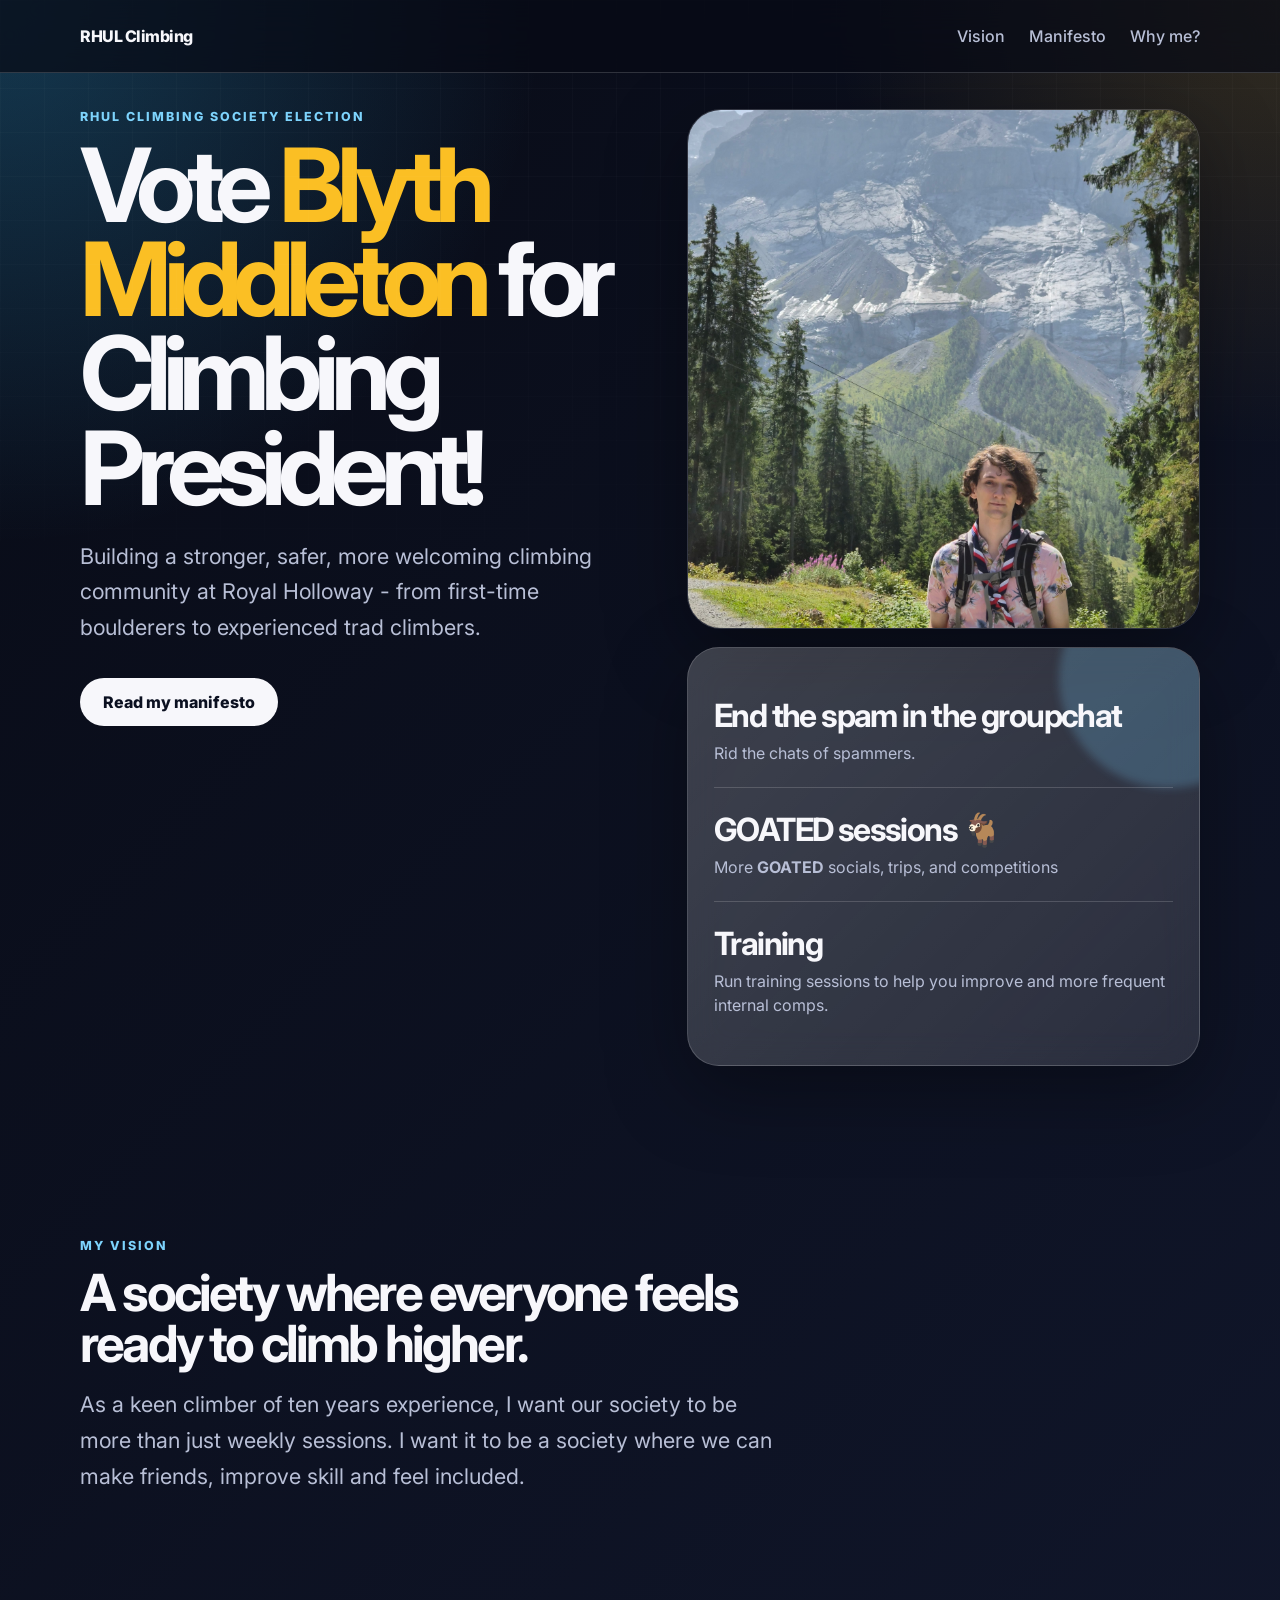
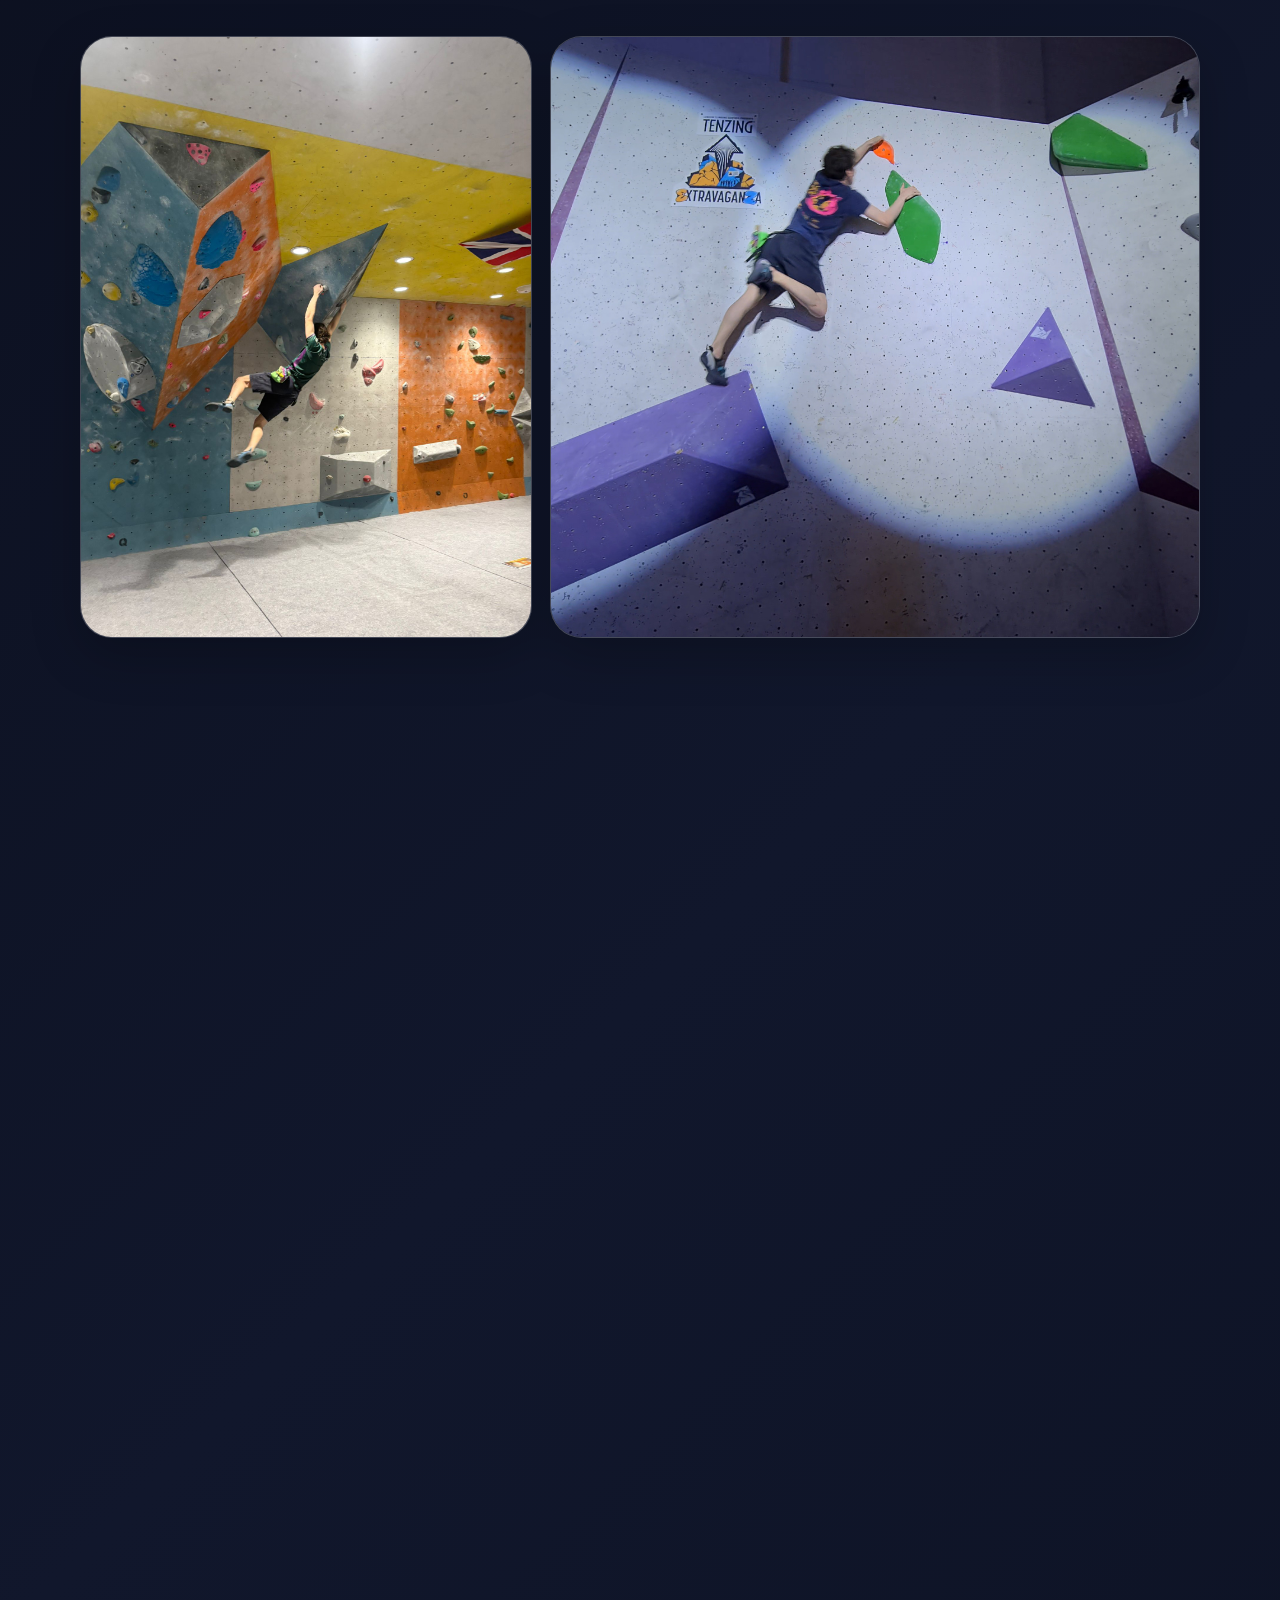
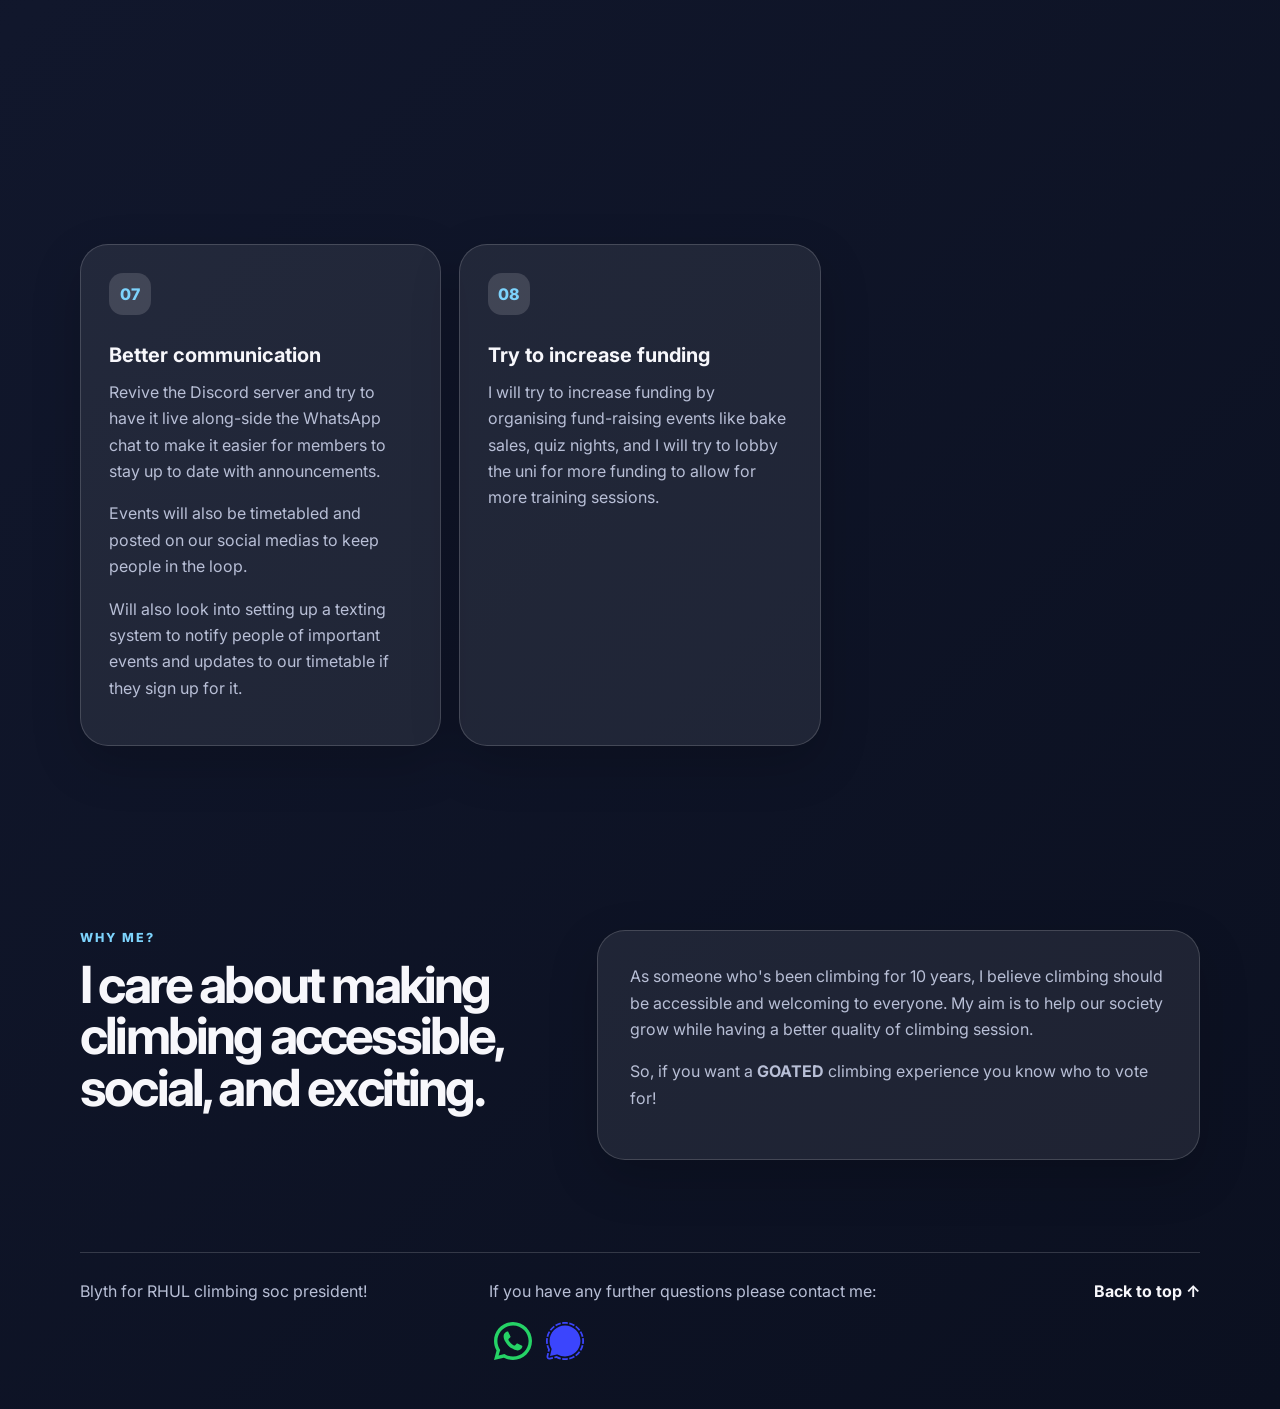
==== index.html @ c2b08fa1 "changed to png" ====
<!DOCTYPE html>
<html lang="en">
<head>
  <meta charset="UTF-8" />
  <meta name="viewport" content="width=device-width, initial-scale=1.0" />
  <title>Vote Blyth Middleton | RHUL Climbing President</title>
  <link rel="preconnect" href="https://fonts.googleapis.com">
  <link rel="preconnect" href="https://fonts.gstatic.com" crossorigin>
  <link href="https://fonts.googleapis.com/css2?family=Inter:wght@400;500;700;800&display=swap" rel="stylesheet">
  <link rel="stylesheet" href="css/styles.css" />
  <link rel="shortcut icon" href="favicon.svg" type="image/svg">

  <meta property="og:type" content="website">
  <meta property="og:title" content="Vote Blyth Middleton for RHUL Climbing President"/>
  <meta property="og:description" content="My manifesto for building a GOATED climbing soc."/>
  <meta property="og:url" content="https://vote.blyth.middleton.uk.net"/>
  <meta property="og:image"content="https://vote.blyth.middleton.uk.net/img/manifesto_poster-2.png"/>
  <meta property="og:image:type" content="image/png"/>
    <meta property="og:image:width" content="775" />
    <meta property="og:image:height" content="1096" />



<!--  <meta property="og:title" content="Vote Blyth Middleton for RHUL Climbing President" />-->
<!--  <meta property="og:description" content="My manifesto for building a stronger, safer, more welcoming RHUL Climbing community." />-->

<!--  <meta property="og:image" content="https://vote.blyth.middleton.uk.net/img/blyth_manifesto_link_preview_1200x630.jpg" />-->
<!--  <meta property="og:image:secure_url" content="https://vote.blyth.middleton.uk.net/img/manifesto_preview_1200x630.jpg" />-->
<!--  <meta property="og:image:type" content="image/svg" />-->


<!--  <meta property="og:url" content="https://vote.blyth.middleton.uk.net/" />-->
<!--  <meta property="og:type" content="website" />-->

<!--  <meta name="twitter:card" content="summary_large_image" />-->
<!--  <meta name="twitter:title" content="Vote Blyth Middleton for RHUL Climbing President" />-->
<!--  <meta name="twitter:description" content="My manifesto for RHUL Climbing Society President." />-->
<!--  <meta name="twitter:image" content="https://vote.blyth.middleton.uk.net/img/manifesto_poster-2.png" />-->
</head>
<body>
<header class="site-header">
  <nav class="nav">
    <a href="#top" class="logo">RHUL Climbing</a>
    <button class="menu-toggle" aria-label="Toggle menu">☰</button>
    <div class="nav-links">
      <a href="#vision">Vision</a>
      <a href="#manifesto">Manifesto</a>
      <a href="#why-me">Why me?</a>
      <a class="vote" href="#vote">Vote</a>
    </div>
  </nav>
</header>

<main id="top">
  <section class="hero">
    <div class="hero-content">
      <p class="eyebrow">RHUL Climbing Society Election</p>
      <h1>Vote <span>Blyth Middleton</span> for Climbing President!</h1>
      <p class="hero-text">
        Building a stronger, safer, more welcoming climbing community at
        Royal Holloway - from first-time boulderers to experienced trad climbers.
      </p>

      <div class="hero-actions">
        <a href="#manifesto" class="button primary">Read my manifesto</a>
        <a href="#vote" class="button secondary vote">Voting info</a>
      </div>
    </div>

    <div class="hero-media" aria-label="Blyth in the mountains">
      <img
        src="img/20250814_112400.png"
        alt="Blyth sitting in front of a mountain landscape"
        class="hero-photo"
      />
      <div class="hero-card hero-card-floating" aria-label="Campaign highlights">
        <div class="card-stat">
          <strong>End the spam in the groupchat</strong>
          <span>Rid the chats of spammers.</span>
        </div>
        <div class="card-stat">
          <strong>GOATED sessions 🐐</strong>
          <span>More <b>GOATED</b> socials, trips, and competitions</span>
        </div>
        <div class="card-stat">
          <strong>Training</strong>
          <span>Run training sessions to help you improve and more frequent internal comps.</span>
        </div>
      </div>
    </div>
  </section>

  <section id="vision" class="section">
    <div class="section-heading">
      <p class="eyebrow">My vision</p>
      <h2>A society where everyone feels ready to climb higher.</h2>
    </div>
    <p class="lead">
      As a keen climber of ten years experience, I want our society to be more than just weekly
      sessions. I want it to be a society where we can make friends, improve skill and feel included.
    </p>
  </section>

  <section class="section photo-feature" aria-label="Campaign climbing photos">
    <figure class="feature-image feature-image-large">
      <img
        src="img/IMG-20260325-WA0040.jpg"
        alt="Blyth climbing on an indoor bouldering wall at varsity competitions"
      />
    </figure>
    <figure class="feature-image feature-image-wide">
      <img
        src="img/20240512_195455.jpg"
        alt="Blyth making a dynamic move on a competition-style boulder problem"
      />
    </figure>
  </section>

  <section id="manifesto" class="section manifesto-grid">

    <article class="manifesto-card">
      <span class="number">01</span>
      <h3>More <b>GOATED</b> trips, socials and events</h3>
      <p>
        More <b>GOATED</b> socials, trips and events including internal competitions as well
        as trying some inter-soc and possibly inter-uni events.
      </p>
      <p>
        <b>GOATED</b> trips would include going to new climbing walls more often like Vauxwall,
        WhiteSpider and WestWay to name a few; to introduce variety and help us climb up the v grades.
      </p>
      <p>
        Some more activities could include parties, games nights, and possibly some non-climbing
        related outings - as well as any other activities we as a community vote for.
      </p>
    </article>

    <article class="manifesto-card">

      <span class="number">02</span>
      <h3>Remove spam in the group chat</h3>
      <p>
        I will create my own AI powered moderation bot that will scan messages from new members
        of the group-chat to verify they are not a spammer.
      </p>
      <p>
        For privacy the bot will be run either locally or via an api to a paid for service which
        doesn't use the messages for training.
      </p>
      <p class="smaller-note">
        Will most likely be local, just depends on whether I can make sure its uptime is consistent.
      </p>
    </article>


    <article class="manifesto-card">
      <span class="number">03</span>
      <h3>Training to prepare for competitions</h3>
      <p>
        Run training sessions to help us climb the ranks in competitions.
      </p>
      <p>
        I will get training qualifications over the summer holiday to
        allow me to provide the group with training sessions. I will look to see if it would be
        financially feasible to hire someone outside the club to help our more experienced climbers
        excel.
      </p>
    </article>

    <article class="manifesto-card">
      <span class="number">04</span>
      <h3>Welcome new members</h3>
      <p>
        Have beginner targeted sessions with more leaflets around campus to advertise.
      </p>
      <p>
        Also introduce termly membership to make the group accessible to people want to join later
        in the year.
      </p>

    </article>

    <article class="manifesto-card">
      <span class="number">05</span>
      <h3>Run extra sessions on weekends</h3>
      <p>
        Run extra bouldering sessions on weekends for signed-off members, giving people more chances
        to climb and train around their timetable.
      </p>
    </article>

    <article class="manifesto-card">
      <span class="number">06</span>
      <h3>Build on the community</h3>
      <p>
        Build an inclusive community where everyone feels welcome and introduce fun traditions, which
        we as a community can come up with using a poll.
      </p>
      <p>
        Make the society more community led with polls to help decide on activities and future events.
      </p>
    </article>

    <article class="manifesto-card">
      <span class="number">07</span>
      <h3>Better communication</h3>
      <p>
        Revive the Discord server and try to have it live along-side the WhatsApp chat to make it
        easier for members to stay up to date with announcements.
      </p>
      <p>
    </p>
      <p>
        Events will also be timetabled and posted on our social medias to keep people in the loop.
      </p>

      <p>
        Will also look into setting up a texting system to notify people of important events and
        updates to our timetable if they sign up for it.
      </p>
    </article>

    <article class="manifesto-card">
      <span class="number">08</span>
      <h3>Try to increase funding</h3>
      <p>
        I will try to increase funding by organising fund-raising events like bake sales, quiz
        nights, and I will try to lobby the uni for more funding to allow for more training sessions.
      </p>

    </article>

  </section>

  <section id="why-me" class="section split">
    <div>
      <p class="eyebrow">Why me?</p>
      <h2>I care about making climbing accessible, social, and exciting.</h2>
    </div>
    <div class="text-panel">
      <p>
        As someone who's been climbing for 10 years, I believe climbing should be accessible and
        welcoming to everyone.  My aim is to help our society grow while having a better quality
        of climbing session.
      </p>
      <p>
        So, if you want a <b>GOATED</b> climbing experience you know who to vote for!
      </p>
    </div>
  </section>

  <section id="vote" class="vote-section vote">
    <p class="eyebrow">Voting</p>
    <h2>Ready to vote?</h2>
    <p>
      Once elections open you can go to the SU website to vote for me, or click on the button
      below to take you there.
    </p>

    <button id="voteButton" class="button vote-button" disabled>
      Voting link coming soon
    </button>

    <p class="small-note"></p>
  </section>
</main>

<footer class="footer">
  <p>Blyth for RHUL climbing soc president!</p>
  <div class="contact">
    <p>If you have any further questions please contact me:</p>
    <div class="social-links">
      <a aria-label="Chat on WhatsApp" href="https://wa.me/qr/CNUPQ5U5GO3KL1">
        <img alt="Chat on WhatsApp" src="img/Digital_Glyph_Green_RGB_2026.svg" />
      </a>
      <a aria-label="Chat on Signal" href="https://signal.me/#eu/0PR98zPxEWRHaJGYDog3yzlkRdIHcmWiJZRjUalomWbMGij2gL1B_4OnBmhlZ_eo">
        <img alt="Chat on Signal" src="img/Signal-Logo-Ultramarine.svg"/>
      </a>
    </div>
  </div>


  <a href="#top">Back to top ↑</a>
</footer>

<script src="js/app.js"></script>
</body>
</html>
---- css/styles.css ----
:root {
  --background: #0b1020;
  --surface: rgba(255, 255, 255, 0.08);
  --surface-strong: rgba(255, 255, 255, 0.14);
  --text: #f7f7fb;
  --muted: #b8bfd6;
  --accent: #7dd3fc;
  --accent-strong: #38bdf8;
  --warm: #fbbf24;
  --border: rgba(255, 255, 255, 0.16);
  --shadow: 0 24px 80px rgba(0, 0, 0, 0.35);
}

* {
  box-sizing: border-box;
}

html {
  scroll-behavior: smooth;
}

body {
  margin: 0;
  font-family: "Inter", system-ui, -apple-system, BlinkMacSystemFont, "Segoe UI", sans-serif;
  color: var(--text);
  background:
    radial-gradient(circle at top left, rgba(56, 189, 248, 0.26), transparent 34rem),
    radial-gradient(circle at top right, rgba(251, 191, 36, 0.16), transparent 28rem),
    linear-gradient(135deg, #080b16 0%, #11172c 55%, #0b1020 100%);
  min-height: 100vh;
}

body::before {
  content: "";
  position: fixed;
  inset: 0;
  background-image:
    linear-gradient(rgba(255, 255, 255, 0.025) 1px, transparent 1px),
    linear-gradient(90deg, rgba(255, 255, 255, 0.025) 1px, transparent 1px);
  background-size: 44px 44px;
  pointer-events: none;
  mask-image: linear-gradient(to bottom, black, transparent 80%);
}

a {
  color: inherit;
  text-decoration: none;
}

.site-header {
  position: sticky;
  top: 0;
  z-index: 10;
  backdrop-filter: blur(18px);
  background: rgba(8, 11, 22, 0.72);
  border-bottom: 1px solid var(--border);
}

.nav {
  width: min(1120px, calc(100% - 32px));
  margin: 0 auto;
  min-height: 72px;
  display: flex;
  align-items: center;
  justify-content: space-between;
}

.logo {
  font-weight: 800;
  letter-spacing: -0.03em;
}

.nav-links {
  display: flex;
  gap: 24px;
  color: var(--muted);
  font-weight: 500;
}

.nav-links a:hover {
  color: var(--text);
}

.menu-toggle {
  display: none;
  border: 1px solid var(--border);
  background: var(--surface);
  color: var(--text);
  border-radius: 12px;
  padding: 8px 12px;
  font-size: 1.2rem;
}

main {
  width: min(1120px, calc(100% - 32px));
  margin: 0 auto;
}

.hero {
  min-height: calc(100vh - 72px);
  display: grid;
  grid-template-columns: minmax(0, 1.05fr) minmax(320px, 0.95fr);
  gap: 40px;
  align-items: start;
  padding: 36px 0 80px;
}

.eyebrow {
  color: var(--accent);
  text-transform: uppercase;
  letter-spacing: 0.16em;
  font-size: 0.78rem;
  font-weight: 800;
  margin: 0 0 14px;
}

h1,
h2,
h3,
p {
  margin-top: 0;
}

h1 {
  max-width: 760px;
  font-size: clamp(3rem, 8vw, 6.7rem);
  line-height: 0.92;
  letter-spacing: -0.08em;
  margin-bottom: 24px;
}

h1 span {
  color: var(--warm);
}



h2 {
  font-size: clamp(2rem, 4vw, 3.7rem);
  line-height: 1;
  letter-spacing: -0.055em;
  margin-bottom: 18px;
}

h3 {
  font-size: 1.25rem;
  margin-bottom: 12px;
}

.hero-text,
.lead {
  max-width: 700px;
  color: var(--muted);
  font-size: clamp(1.05rem, 2vw, 1.35rem);
  line-height: 1.65;
}

.hero-actions {
  display: flex;
  gap: 14px;
  flex-wrap: wrap;
  margin-top: 32px;
}

.button {
  display: inline-flex;
  align-items: center;
  justify-content: center;
  min-height: 48px;
  padding: 0 22px;
  border-radius: 999px;
  border: 1px solid var(--border);
  font-weight: 800;
  cursor: pointer;
  transition: transform 180ms ease, background 180ms ease, border-color 180ms ease;
}

.button:hover:not(:disabled) {
  transform: translateY(-2px);
}

.primary {
  background: var(--text);
  color: #0b1020;
}

.secondary {
  background: var(--surface);
  color: var(--text);
}

.hero-card {
  position: relative;
  padding: 26px;
  border: 1px solid var(--border);
  border-radius: 32px;
  background:
    linear-gradient(135deg, rgba(255, 255, 255, 0.14), rgba(255, 255, 255, 0.04)),
    var(--surface);
  box-shadow: var(--shadow);
  overflow: hidden;
}

.hero-card::before {
  content: "";
  position: absolute;
  width: 220px;
  height: 220px;
  background: rgba(125, 211, 252, 0.22);
  border-radius: 50%;
  top: -80px;
  right: -80px;
  filter: blur(4px);
}

.card-stat {
  position: relative;
  padding: 22px 0;
  border-bottom: 1px solid var(--border);
}

.card-stat:last-child {
  border-bottom: 0;
}

.card-stat strong {
  display: block;
  font-size: 2rem;
  letter-spacing: -0.05em;
  margin-bottom: 6px;
}

.card-stat span {
  color: var(--muted);
  line-height: 1.5;
}

.section {
  padding: 92px 0;
}

.section-heading {
  max-width: 780px;
}

.manifesto-grid {
  display: grid;
  grid-template-columns: repeat(3, 1fr);
  gap: 18px;
}

.manifesto-card,
.text-panel,
.vote-section {
  border: 1px solid var(--border);
  border-radius: 28px;
  background: var(--surface);
  box-shadow: 0 18px 50px rgba(0, 0, 0, 0.18);
}

.manifesto-card {
  padding: 28px;
  min-height: 250px;
}

.number {
  display: inline-flex;
  align-items: center;
  justify-content: center;
  width: 42px;
  height: 42px;
  margin-bottom: 28px;
  border-radius: 14px;
  background: var(--surface-strong);
  color: var(--accent);
  font-weight: 800;
}

.manifesto-card p,
.text-panel p,
.vote-section p {
  color: var(--muted);
  line-height: 1.65;
}

.vote {
  display: none;
  visibility: hidden;
}

.split {
  display: grid;
  grid-template-columns: 0.9fr 1.1fr;
  gap: 24px;
  align-items: start;
}

.text-panel {
  padding: 32px;
}

.vote-section {
  margin: 64px 0 96px;
  padding: 56px 32px;
  text-align: center;
  background:
    radial-gradient(circle at top, rgba(125, 211, 252, 0.18), transparent 24rem),
    var(--surface);
}

.vote-section p {
  max-width: 620px;
  margin-left: auto;
  margin-right: auto;
}

.vote-button {
  margin-top: 22px;
  background: var(--accent-strong);
  color: #07101c;
  border: 0;
}

.vote-button:disabled {
  cursor: not-allowed;
  opacity: 0.55;
  filter: grayscale(0.35);
}

.small-note {
  margin-top: 18px;
  font-size: 0.9rem;
}

.smaller-note {
  margin-top: 16px;
  font-size: 0.7rem;
}

code {
  background: rgba(255, 255, 255, 0.1);
  padding: 0.15rem 0.35rem;
  border-radius: 0.35rem;
  color: var(--text);
}

.footer {
  width: min(1120px, calc(100% - 32px));
  margin: 0 auto;
  padding: 28px 0 40px;
  border-top: 1px solid var(--border);
  color: var(--muted);
  display: flex;
  justify-content: space-between;
  gap: 16px;
}

.footer a {
  color: var(--text);
  font-weight: 700;
}

.reveal {
  opacity: 0;
  transform: translateY(18px);
  transition: opacity 600ms ease, transform 600ms ease;
}

.reveal.visible {
  opacity: 1;
  transform: translateY(0);
}

@media (max-width: 860px) {
  .menu-toggle {
    display: inline-flex;
  }

  .nav-links {
    position: absolute;
    top: 72px;
    left: 16px;
    right: 16px;
    display: none;
    flex-direction: column;
    padding: 18px;
    border: 1px solid var(--border);
    border-radius: 20px;
    background: rgba(8, 11, 22, 0.96);
  }

  .nav-links.open {
    display: flex;
  }

  .hero,
  .split {
    grid-template-columns: 1fr;
  }

  .hero {
    min-height: auto;
    padding: 64px 0 40px;
  }

  .manifesto-grid {
    grid-template-columns: 1fr;
  }

  .section {
    padding: 64px 0;
  }

  .footer {
    flex-direction: column;
  }
}


/* Campaign photography */
.hero-media {
  display: flex;
  flex-direction: column;
  gap: 18px;
}

.hero-photo {
  width: 100%;
  height: 620px;
  object-fit: cover;
  object-position: center;
  display: block;
  border: 1px solid var(--border);
  border-radius: 34px;
  box-shadow: var(--shadow);
}

.hero-card-floating {
  position: relative;
  left: auto;
  right: auto;
  bottom: auto;
  backdrop-filter: blur(18px);
}

.photo-feature {
  display: grid;
  grid-template-columns: minmax(0, 0.82fr) minmax(0, 1.18fr);
  gap: 18px;
  align-items: stretch;
  padding-top: 28px;
}

.feature-image {
  position: relative;
  min-height: 430px;
  margin: 0;
  overflow: hidden;
  border: 1px solid var(--border);
  border-radius: 32px;
  background: var(--surface);
  box-shadow: 0 18px 50px rgba(0, 0, 0, 0.22);
}

.feature-image img {
  width: 100%;
  height: 100%;
  min-height: inherit;
  object-fit: cover;
  display: block;
  transform: scale(1.01);
}

.feature-image-large img {
  object-position: 50% 45%;
}

.feature-image-wide img {
  object-position: 45% 45%;
}

.feature-image figcaption {
  position: absolute;
  left: 18px;
  right: 18px;
  bottom: 18px;
  padding: 14px 16px;
  border: 1px solid var(--border);
  border-radius: 18px;
  background: rgba(8, 11, 22, 0.72);
  backdrop-filter: blur(14px);
  color: var(--text);
  font-weight: 800;
  line-height: 1.35;
}

@media (max-width: 860px) {
  .hero-photo {
    height: min(92vw, 640px);
  }

  .photo-feature {
    grid-template-columns: 1fr;
  }

  .feature-image {
    min-height: 360px;
  }
}

.hero-photo {
  width: 100%;
  height: 520px;
  object-fit: cover;
  object-position: bottom center;
}

.contact {
}

.social-links img {
  width: 10%;
  padding: 5px;

}
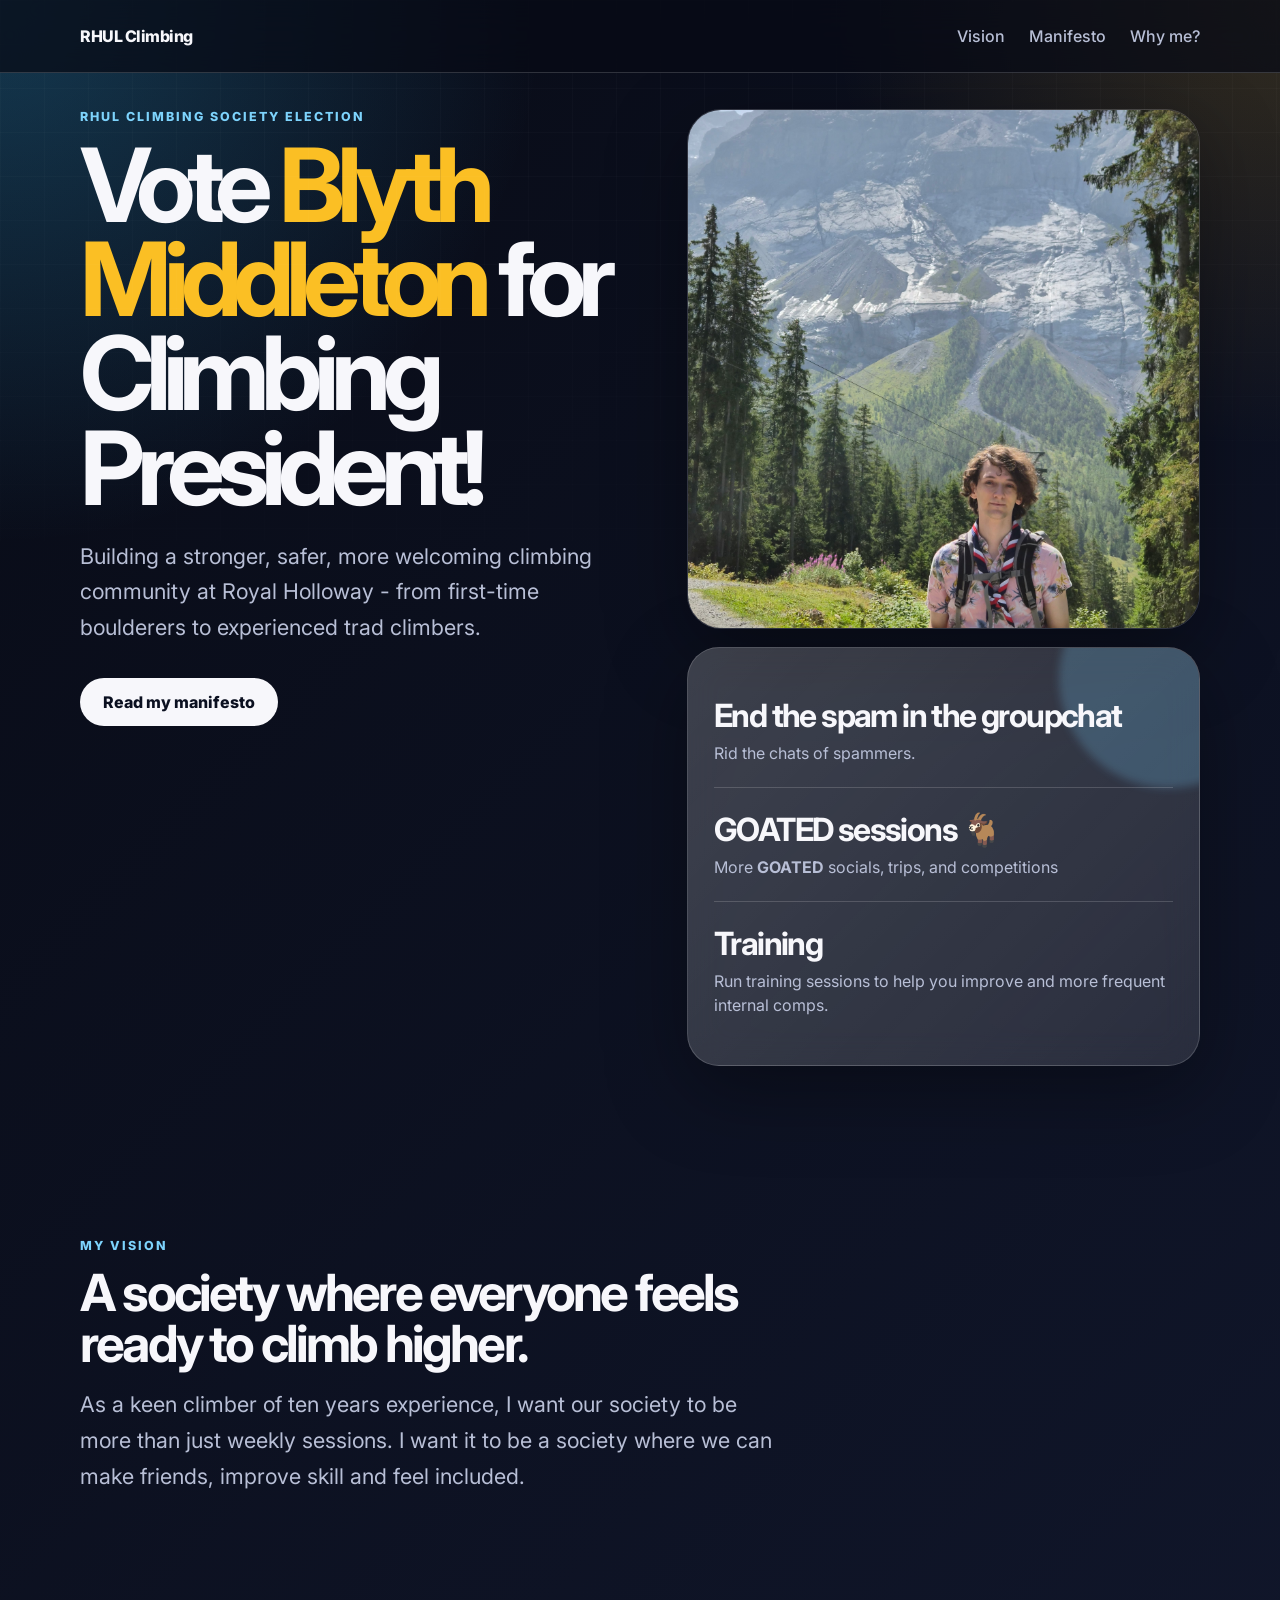
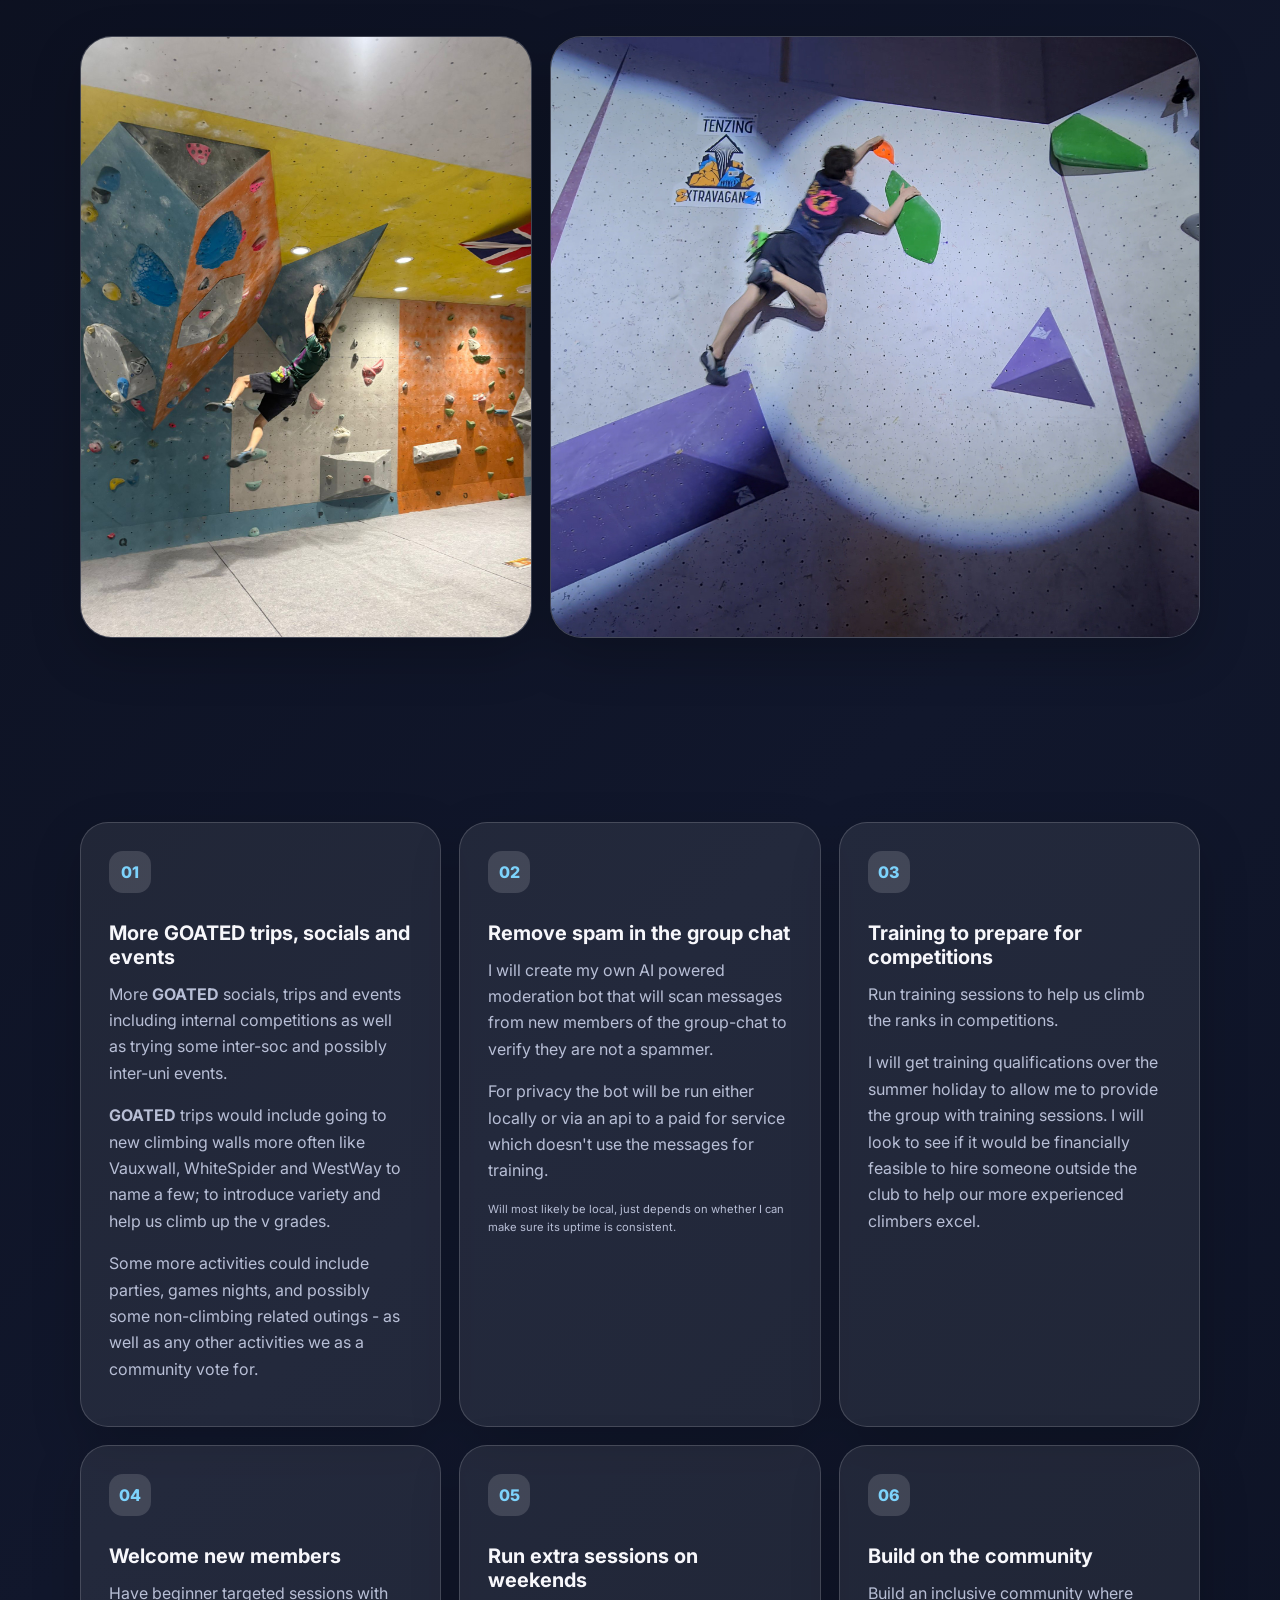
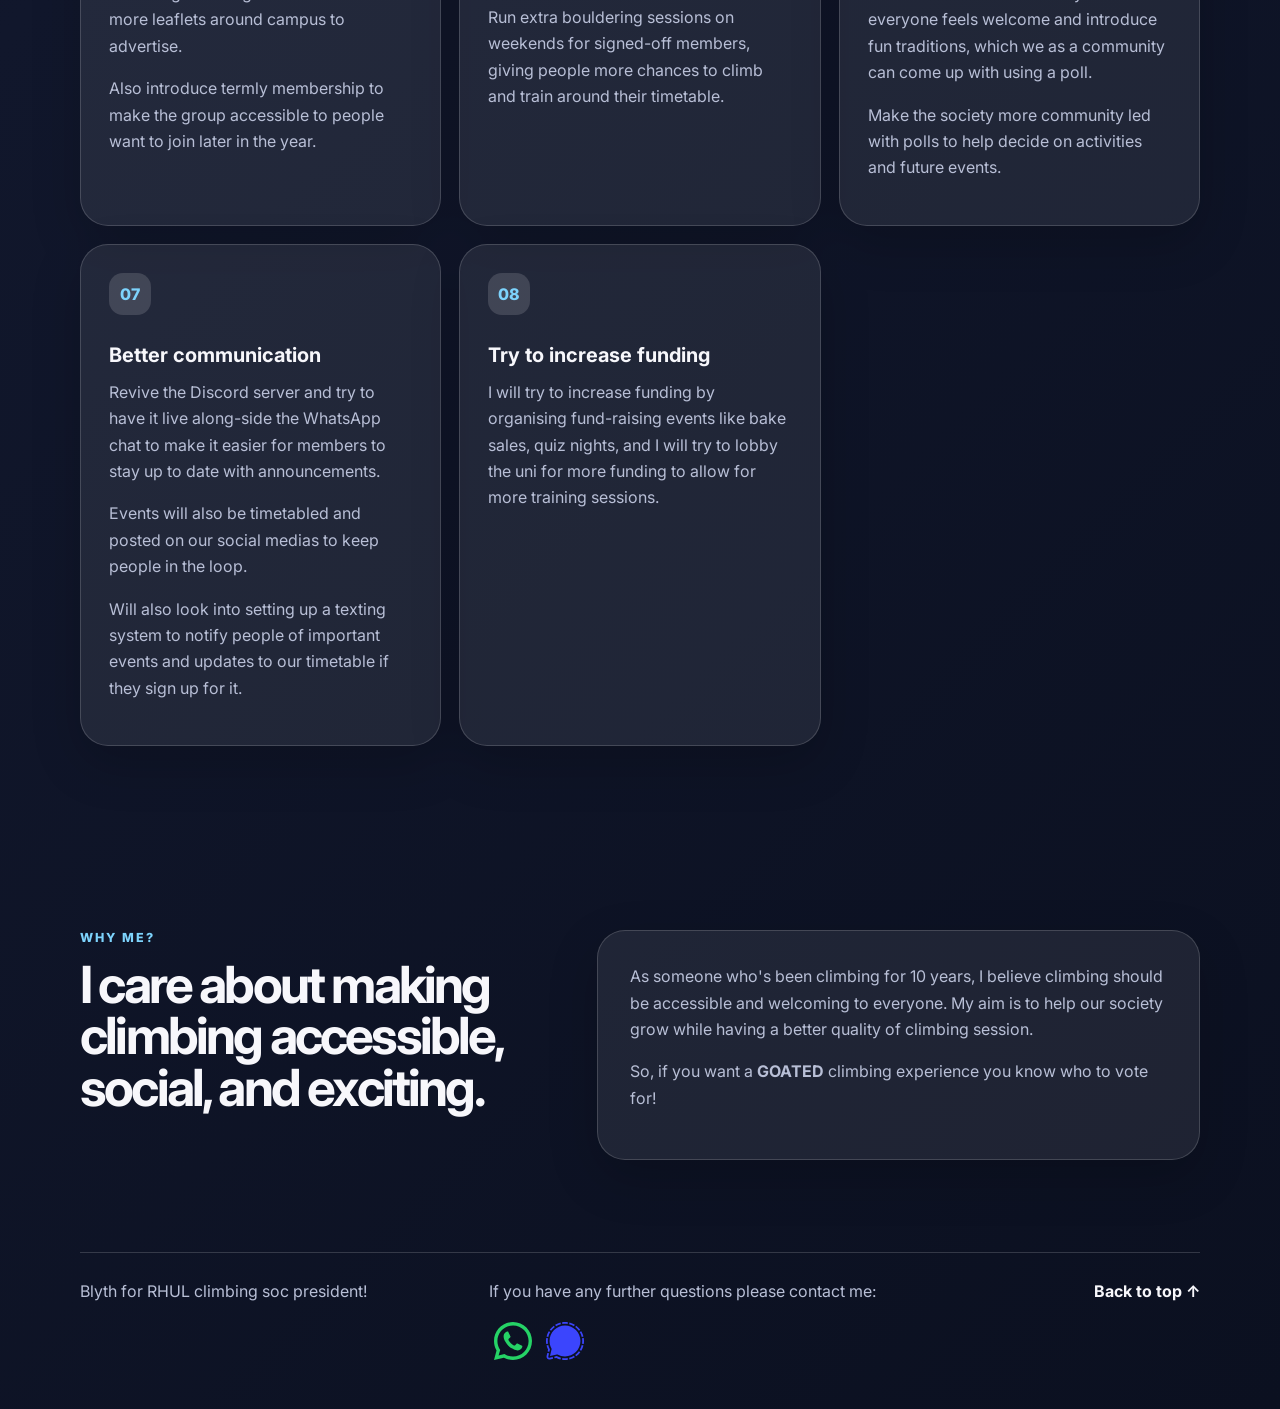
==== commit 373b9245: "Fixed header" ====
--- a/index.html
+++ b/index.html
@@ -16,26 +16,13 @@
   <meta property="og:url" content="https://vote.blyth.middleton.uk.net"/>
   <meta property="og:image"content="https://vote.blyth.middleton.uk.net/img/manifesto_poster-2.png"/>
   <meta property="og:image:type" content="image/png"/>
-    <meta property="og:image:width" content="775" />
-    <meta property="og:image:height" content="1096" />
-
-
-
-<!--  <meta property="og:title" content="Vote Blyth Middleton for RHUL Climbing President" />-->
-<!--  <meta property="og:description" content="My manifesto for building a stronger, safer, more welcoming RHUL Climbing community." />-->
-
-<!--  <meta property="og:image" content="https://vote.blyth.middleton.uk.net/img/blyth_manifesto_link_preview_1200x630.jpg" />-->
-<!--  <meta property="og:image:secure_url" content="https://vote.blyth.middleton.uk.net/img/manifesto_preview_1200x630.jpg" />-->
-<!--  <meta property="og:image:type" content="image/svg" />-->
-
-
-<!--  <meta property="og:url" content="https://vote.blyth.middleton.uk.net/" />-->
-<!--  <meta property="og:type" content="website" />-->
-
-<!--  <meta name="twitter:card" content="summary_large_image" />-->
-<!--  <meta name="twitter:title" content="Vote Blyth Middleton for RHUL Climbing President" />-->
-<!--  <meta name="twitter:description" content="My manifesto for RHUL Climbing Society President." />-->
-<!--  <meta name="twitter:image" content="https://vote.blyth.middleton.uk.net/img/manifesto_poster-2.png" />-->
+  <meta property="og:image:width" content="775" />
+  <meta property="og:image:height" content="1096" />
+
+  <meta name="twitter:card" content="summary_large_image" />
+  <meta name="twitter:title" content="Vote Blyth Middleton for RHUL Climbing President" />
+  <meta name="twitter:description" content="My manifesto for RHUL Climbing Society President." />
+  <meta name="twitter:image" content="https://vote.blyth.middleton.uk.net/img/manifesto_poster-2.png" />
 </head>
 <body>
 <header class="site-header">
@@ -209,7 +196,7 @@
         easier for members to stay up to date with announcements.
       </p>
       <p>
-    </p>
+      </p>
       <p>
         Events will also be timetabled and posted on our social medias to keep people in the loop.
       </p>
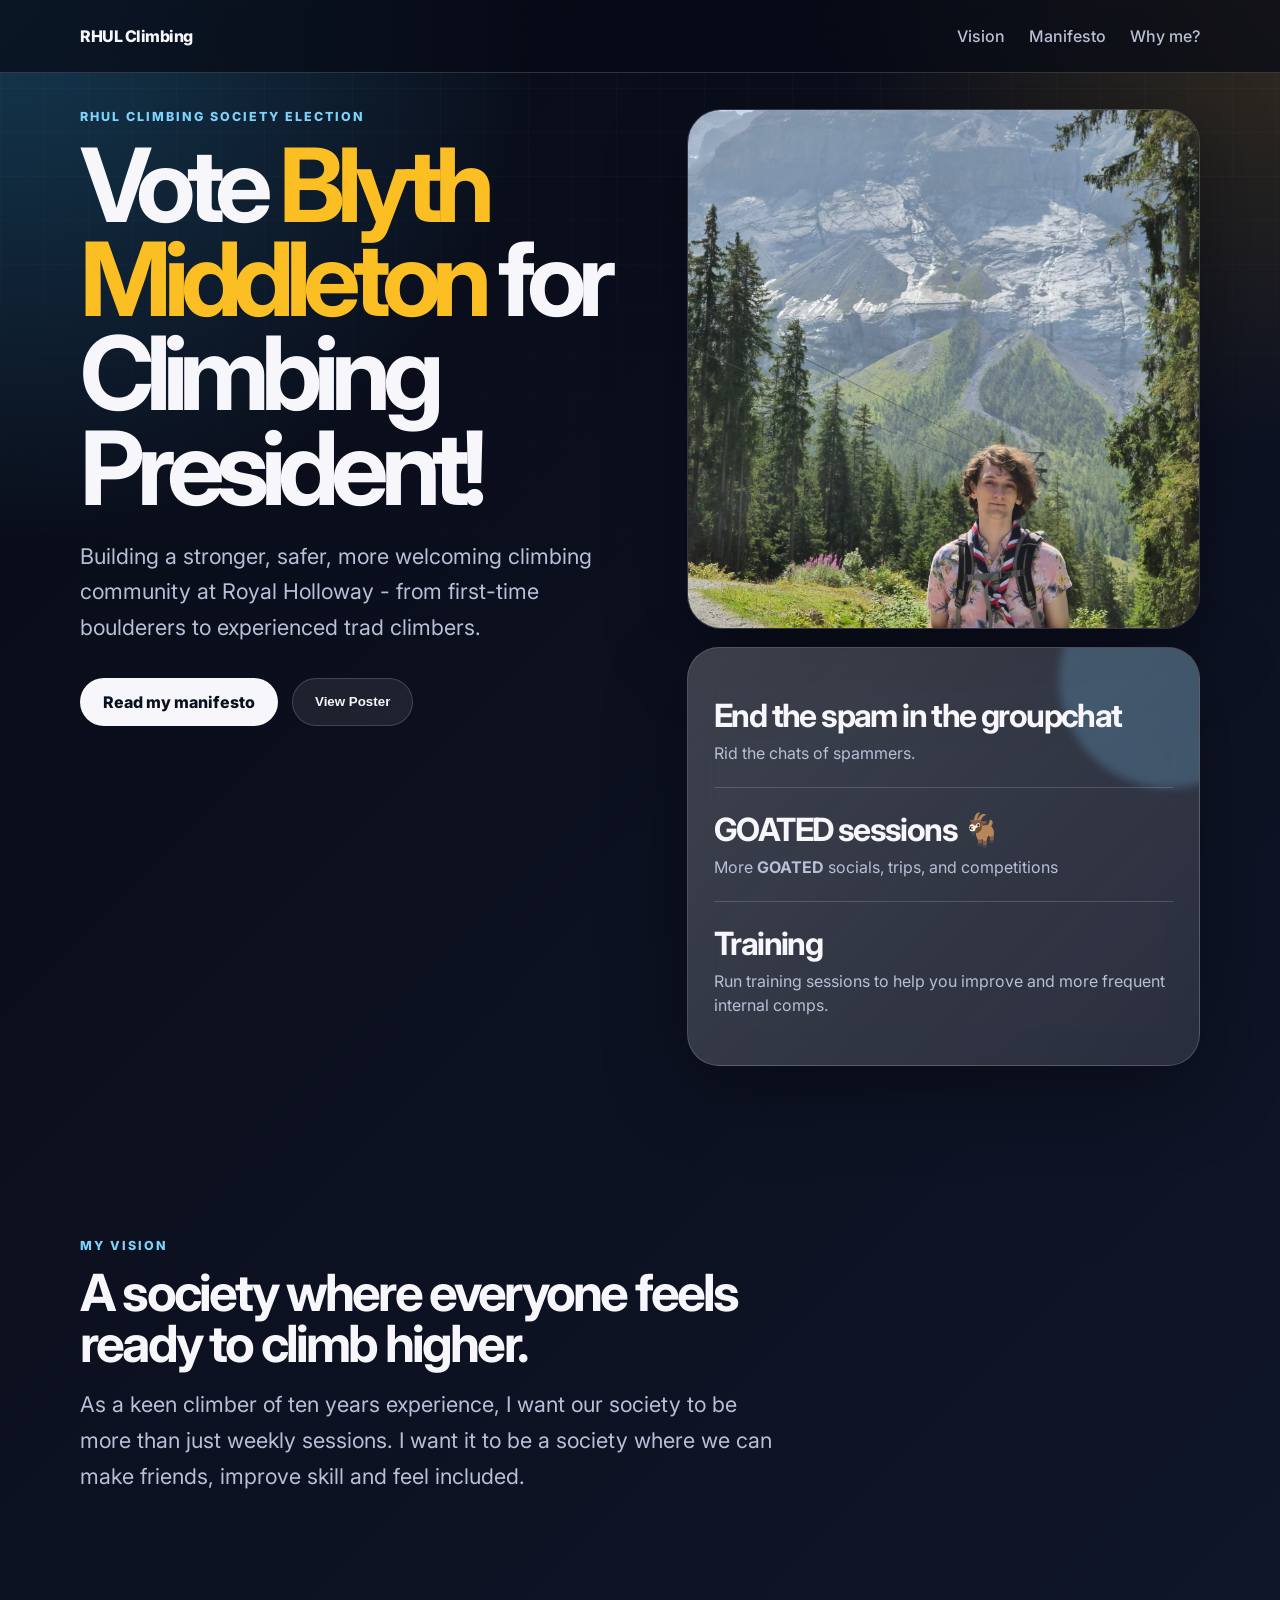
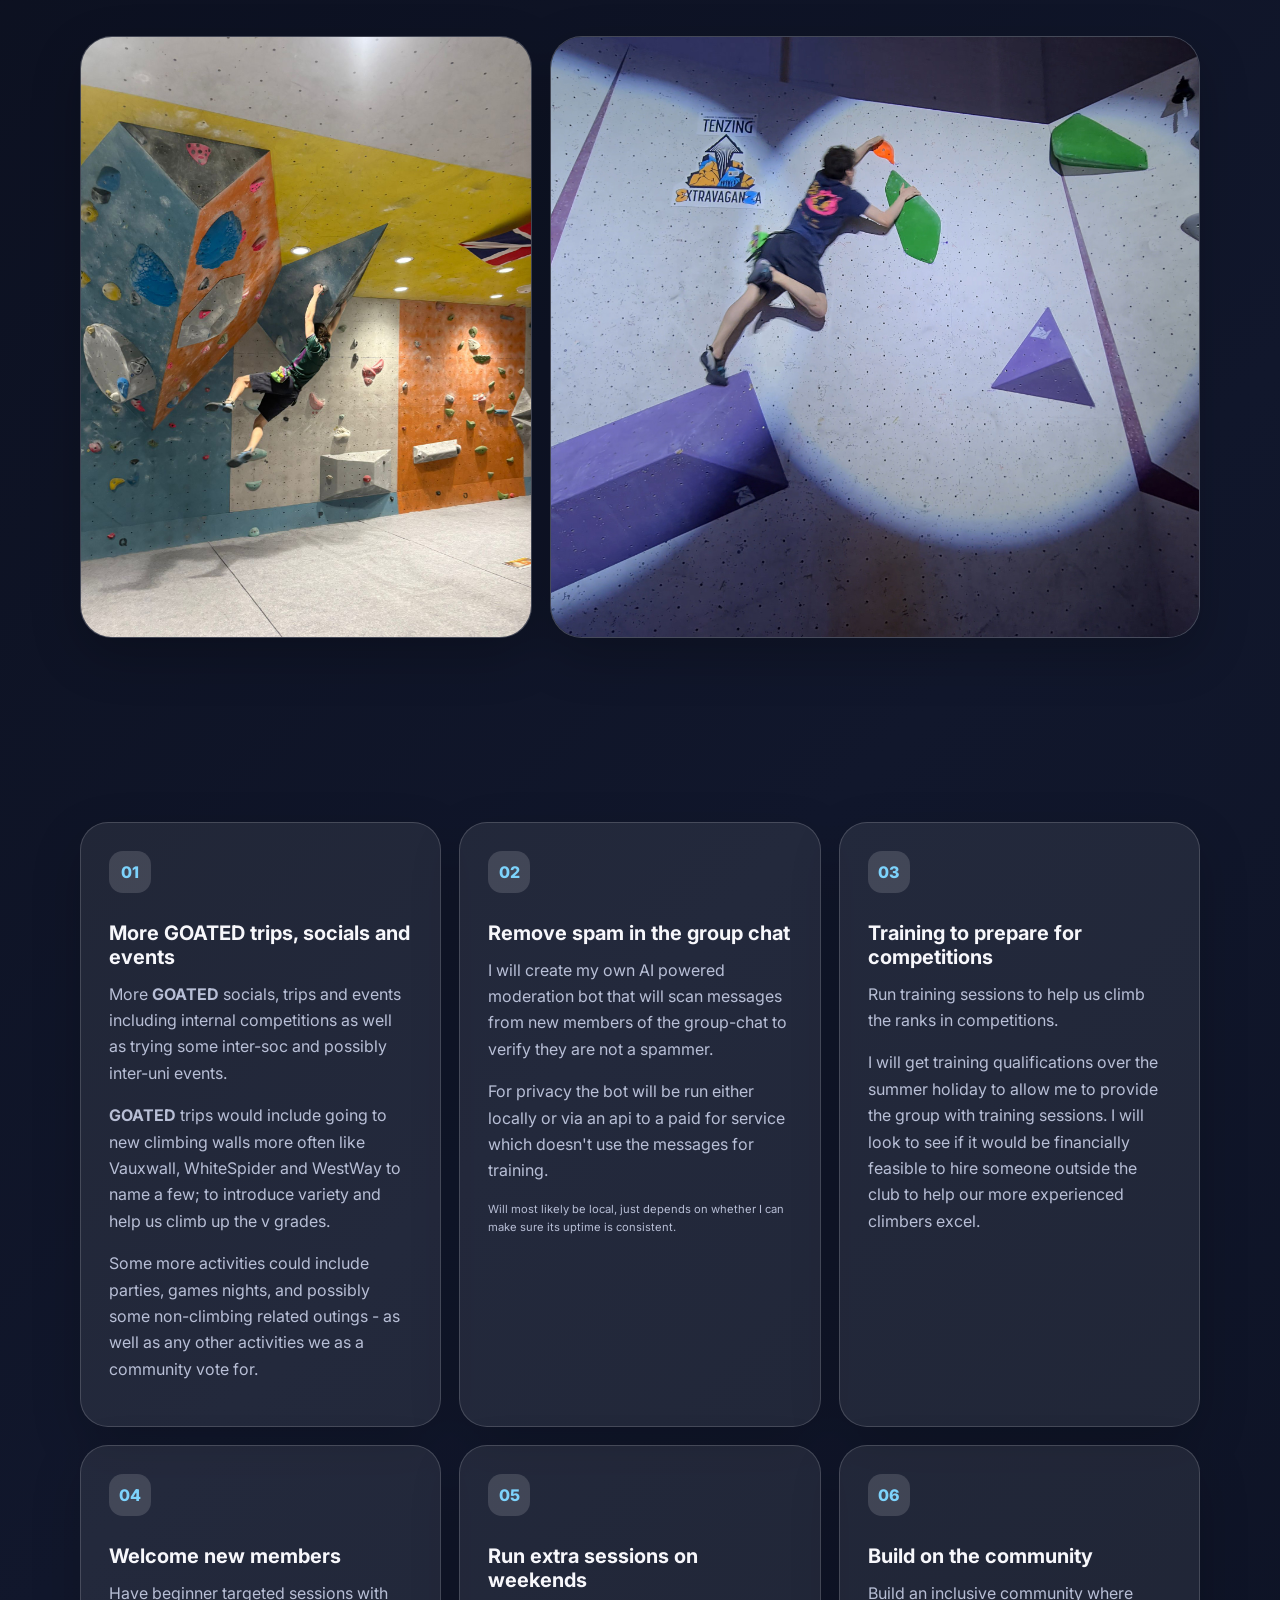
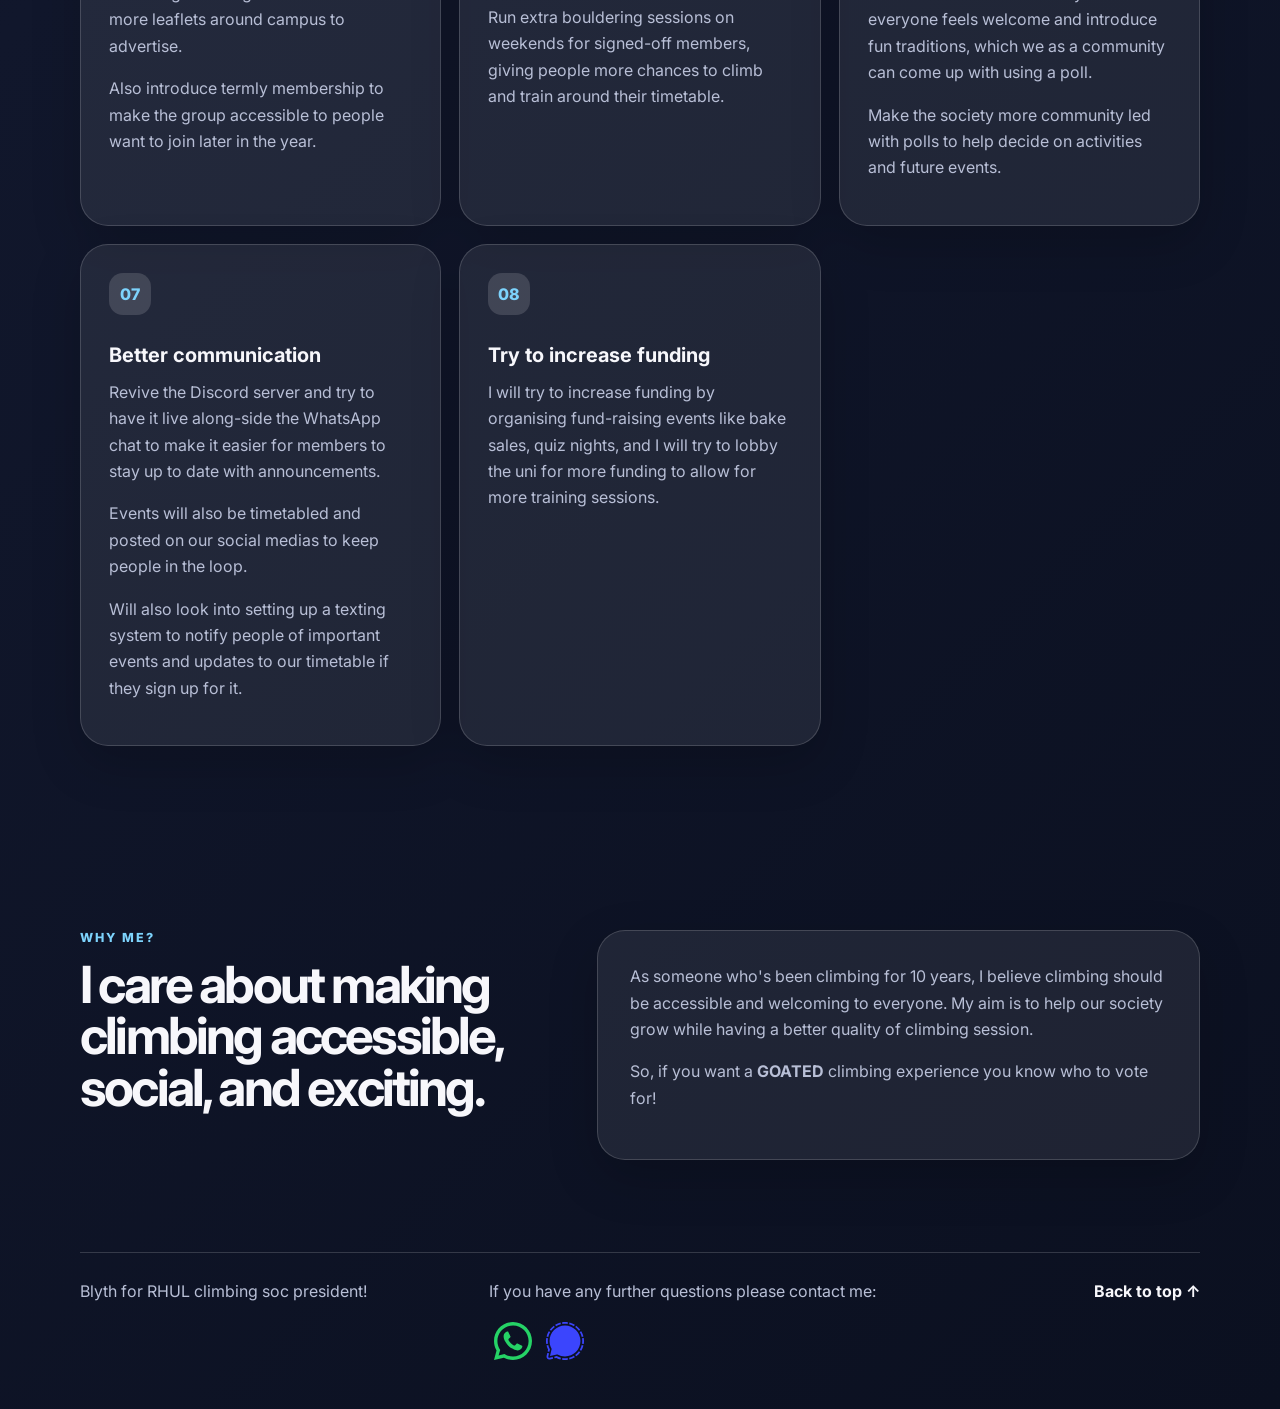
==== commit cbe71482: "allowed viewing poster" ====
--- a/index.html
+++ b/index.html
@@ -21,7 +21,7 @@
 
   <meta name="twitter:card" content="summary_large_image" />
   <meta name="twitter:title" content="Vote Blyth Middleton for RHUL Climbing President" />
-  <meta name="twitter:description" content="My manifesto for RHUL Climbing Society President." />
+  <meta name="twitter:description" content="My manifesto for building a GOATED climbing soc." />
   <meta name="twitter:image" content="https://vote.blyth.middleton.uk.net/img/manifesto_poster-2.png" />
 </head>
 <body>
@@ -50,6 +50,7 @@
 
       <div class="hero-actions">
         <a href="#manifesto" class="button primary">Read my manifesto</a>
+        <button id="posterButton" class="button secondary">View Poster</button>
         <a href="#vote" class="button secondary vote">Voting info</a>
       </div>
     </div>
@@ -266,6 +267,18 @@
     </div>
   </div>
 
+  <div id="posterModal" class="modal">
+    <div class="modal-content">
+      <button id="closePosterModal" class="modal-close">&times;</button>
+
+      <img
+        src="/img/manifesto_poster.svg"
+        alt="Blyth Middleton RHUL Climbing President campaign poster"
+        class="poster-image"
+      />
+    </div>
+  </div>
+
 
   <a href="#top">Back to top ↑</a>
 </footer>
--- a/css/styles.css
+++ b/css/styles.css
@@ -523,3 +523,54 @@
   padding: 5px;
 
 }
+
+.modal {
+  display: none;
+  position: fixed;
+  z-index: 9999;
+  inset: 0;
+  background: rgba(0, 0, 0, 0.75);
+  align-items: center;
+  justify-content: center;
+  padding: 1rem;
+}
+
+.modal.show {
+  display: flex;
+}
+
+.modal-content {
+  position: relative;
+  max-width: 90vw;
+  max-height: 90vh;
+  background: white;
+  border-radius: 16px;
+  padding: 1rem;
+  box-shadow: 0 20px 50px rgba(0, 0, 0, 0.35);
+}
+
+.poster-image {
+  display: block;
+  max-width: 100%;
+  max-height: 85vh;
+  border-radius: 8px;
+}
+
+.modal-close {
+  position: absolute;
+  top: -14px;
+  right: -14px;
+  width: 38px;
+  height: 38px;
+  border: none;
+  border-radius: 999px;
+  background: #111;
+  color: white;
+  font-size: 28px;
+  line-height: 1;
+  cursor: pointer;
+}
+
+.modal-close:hover {
+  background: #333;
+}
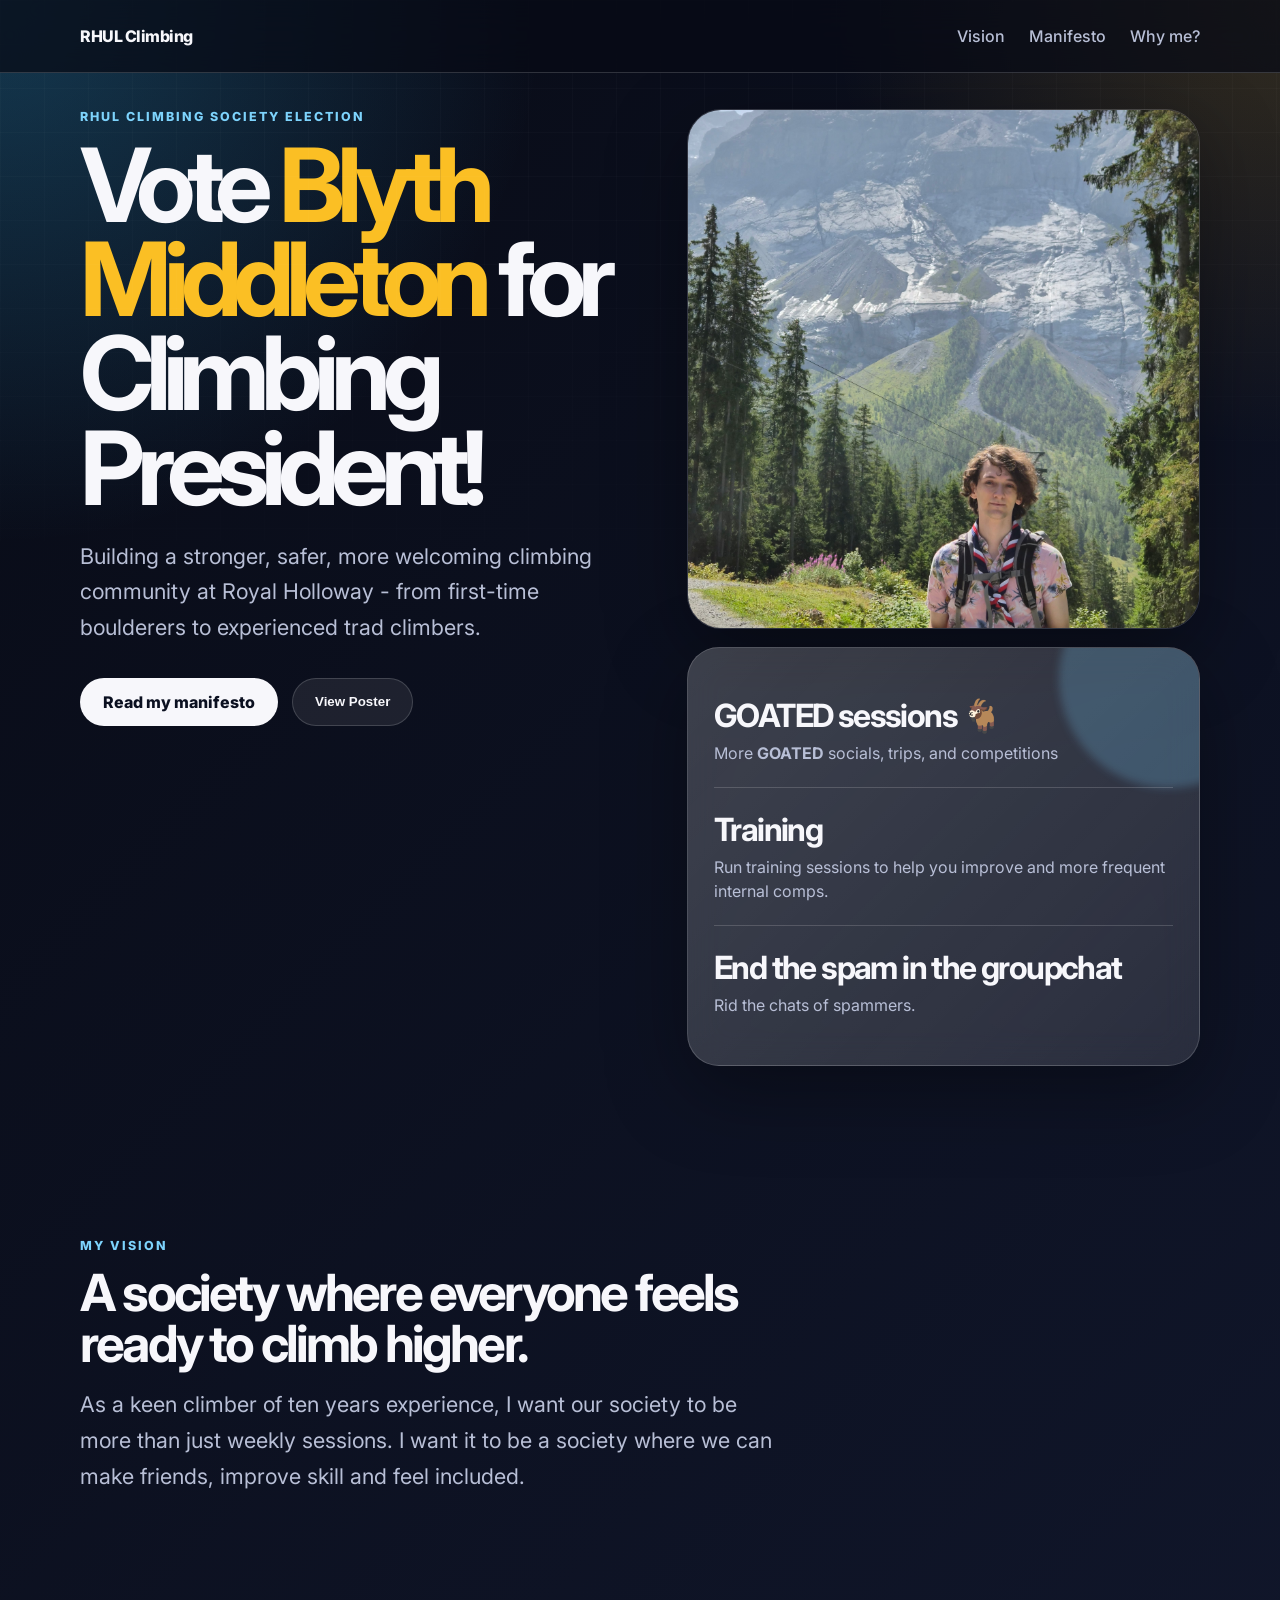
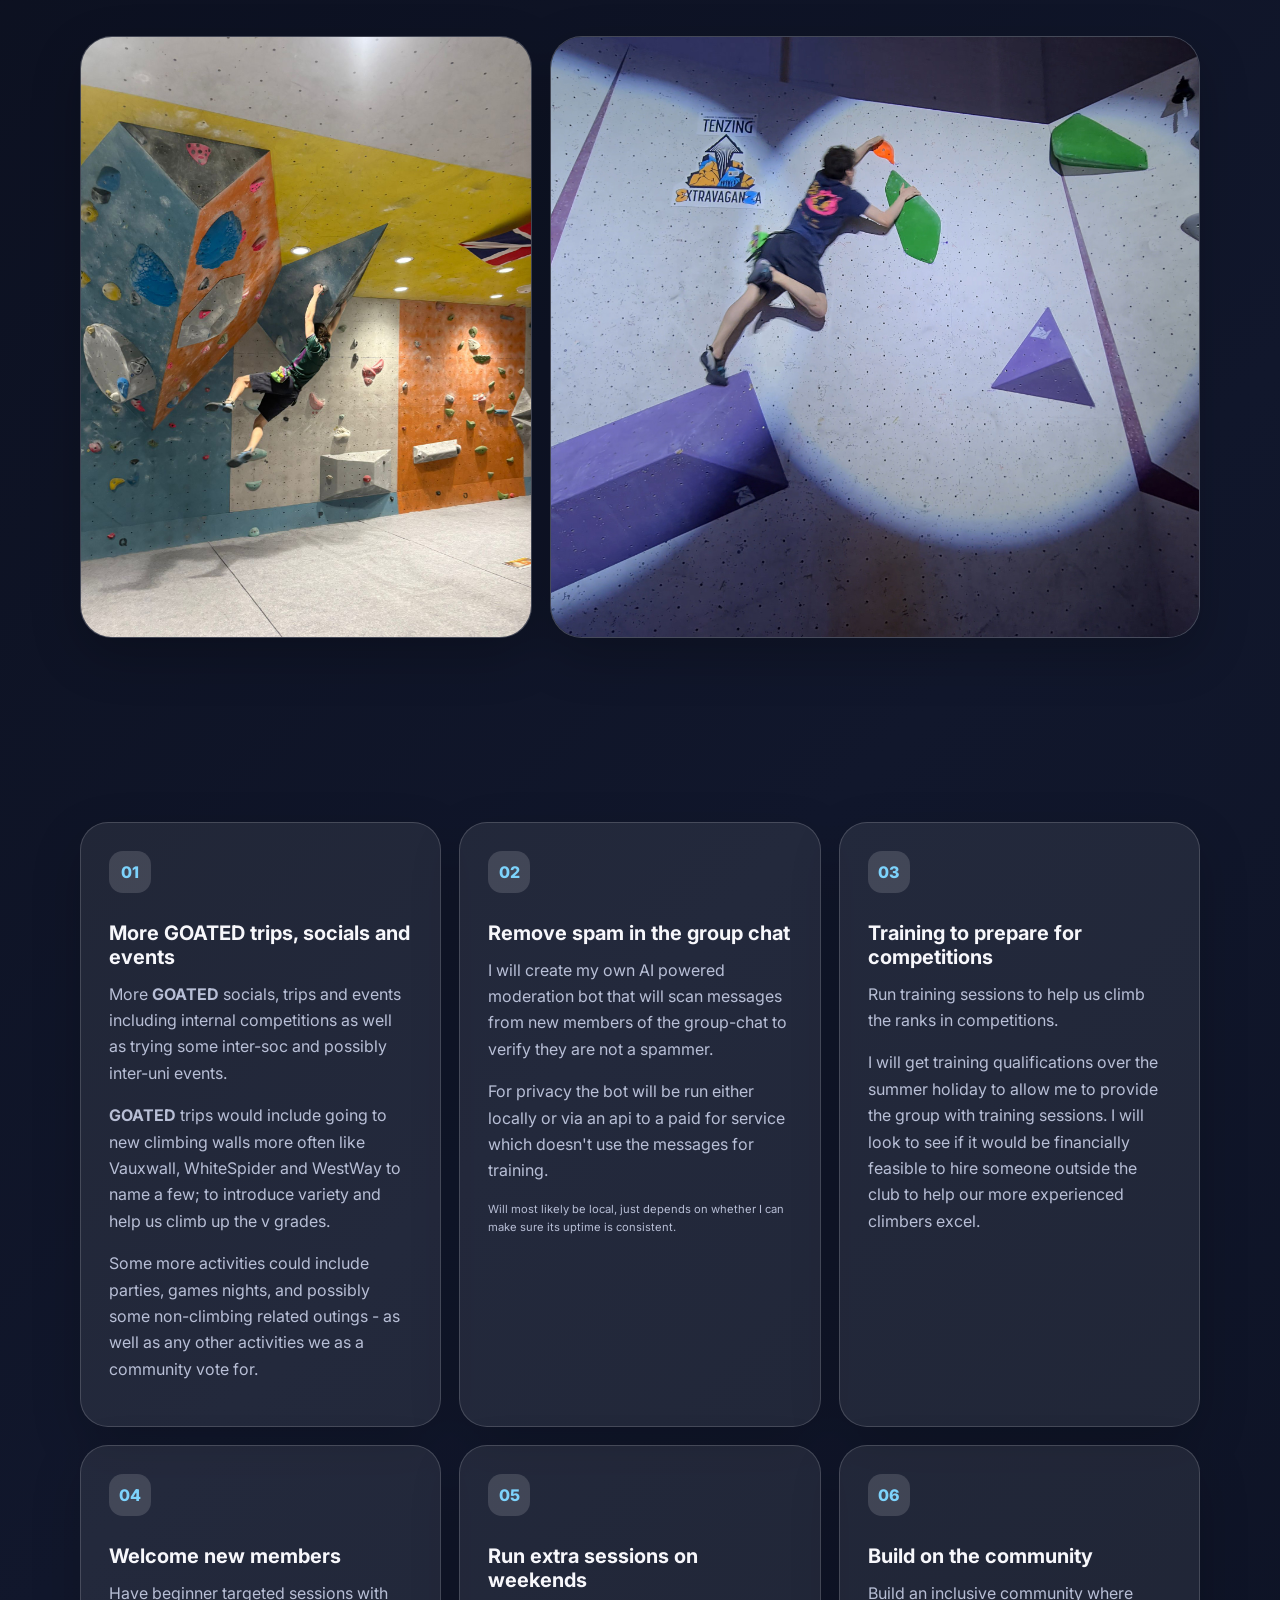
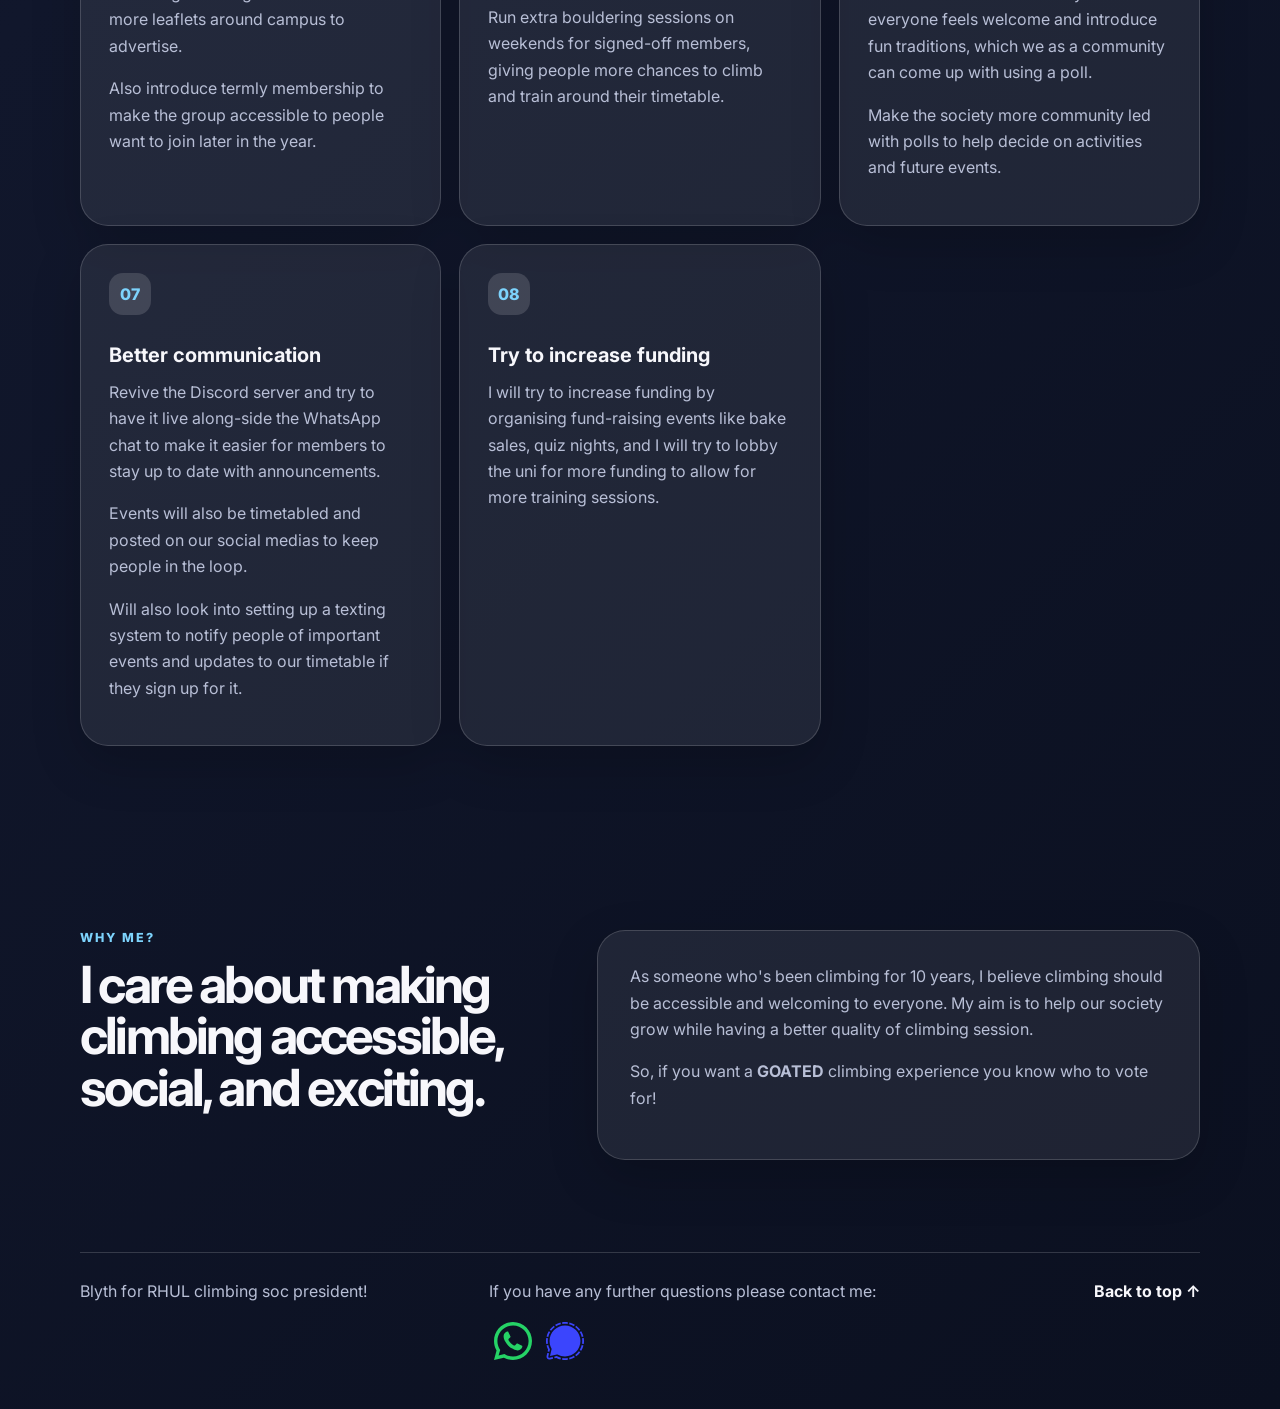
==== commit 8d6b984f: "changed order" ====
--- a/index.html
+++ b/index.html
@@ -63,16 +63,16 @@
       />
       <div class="hero-card hero-card-floating" aria-label="Campaign highlights">
         <div class="card-stat">
-          <strong>End the spam in the groupchat</strong>
-          <span>Rid the chats of spammers.</span>
-        </div>
-        <div class="card-stat">
           <strong>GOATED sessions 🐐</strong>
           <span>More <b>GOATED</b> socials, trips, and competitions</span>
         </div>
         <div class="card-stat">
           <strong>Training</strong>
           <span>Run training sessions to help you improve and more frequent internal comps.</span>
+        </div>
+        <div class="card-stat">
+          <strong>End the spam in the groupchat</strong>
+          <span>Rid the chats of spammers.</span>
         </div>
       </div>
     </div>
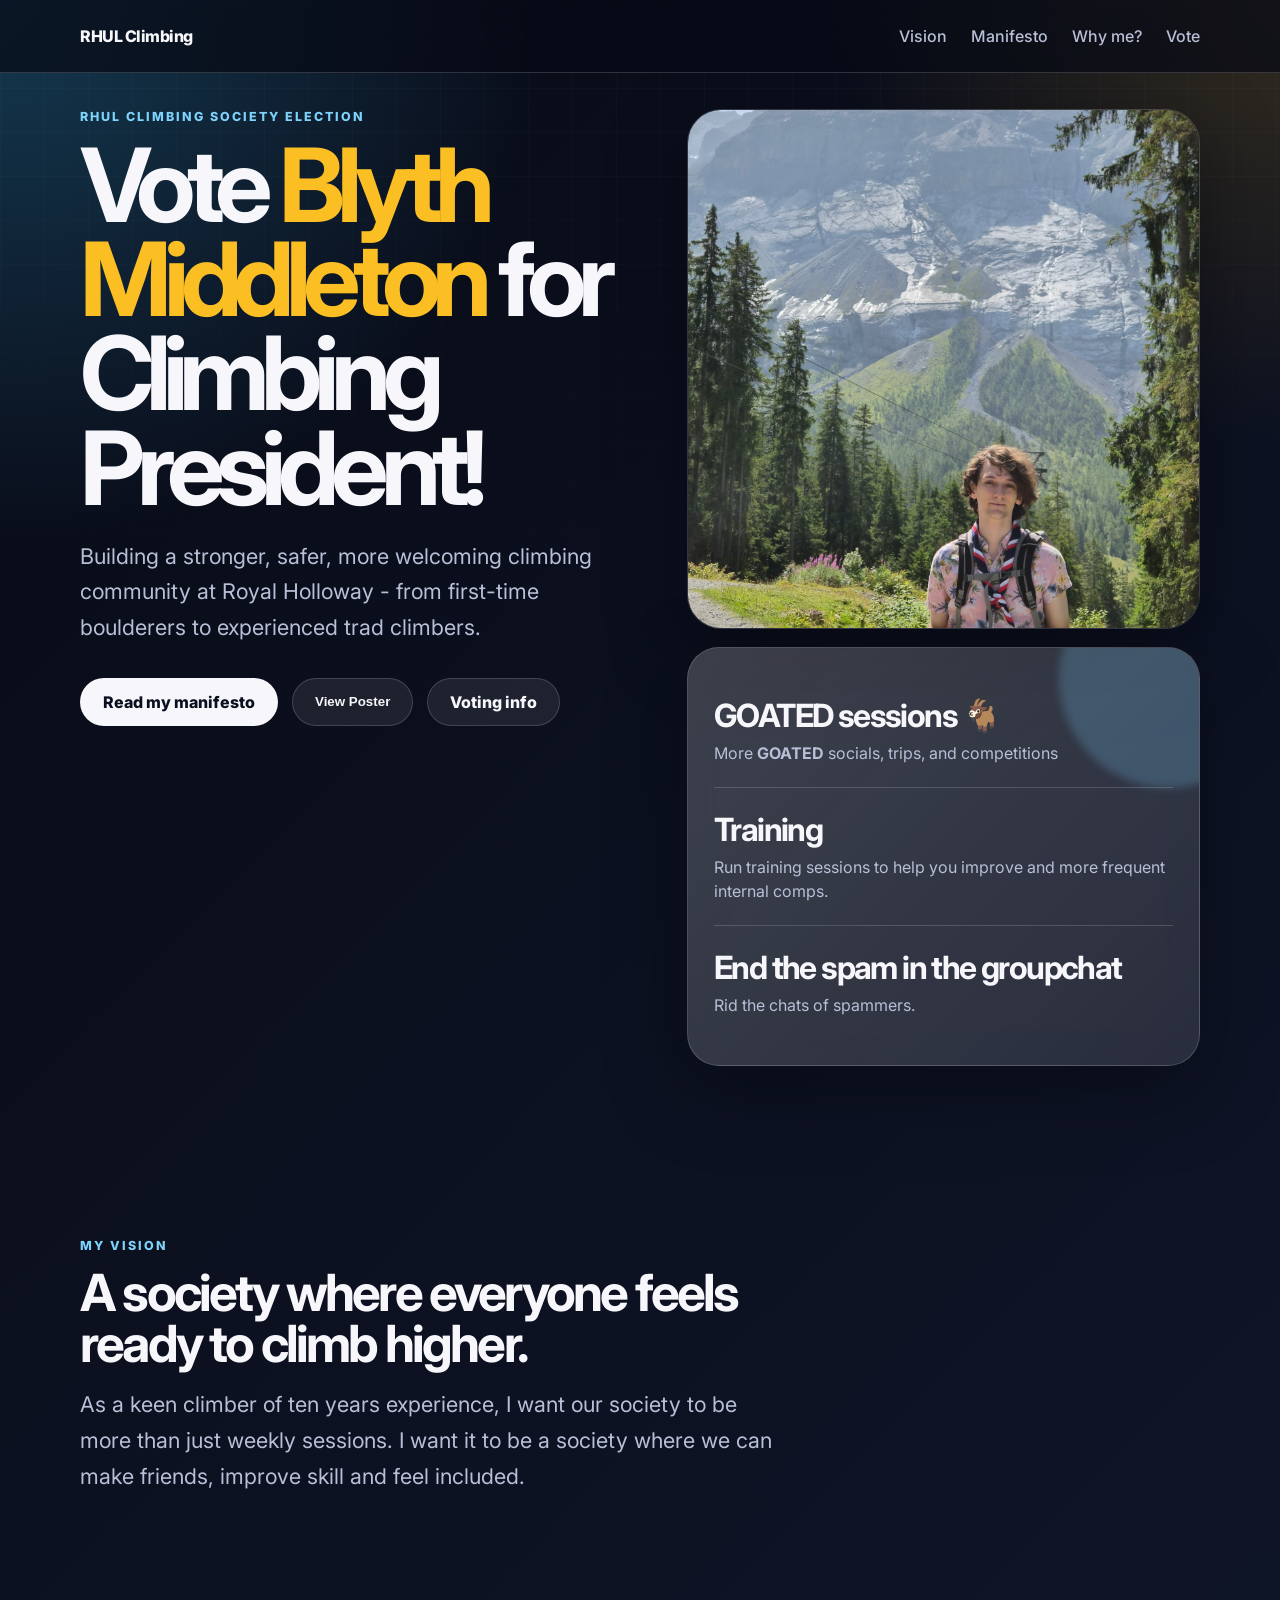
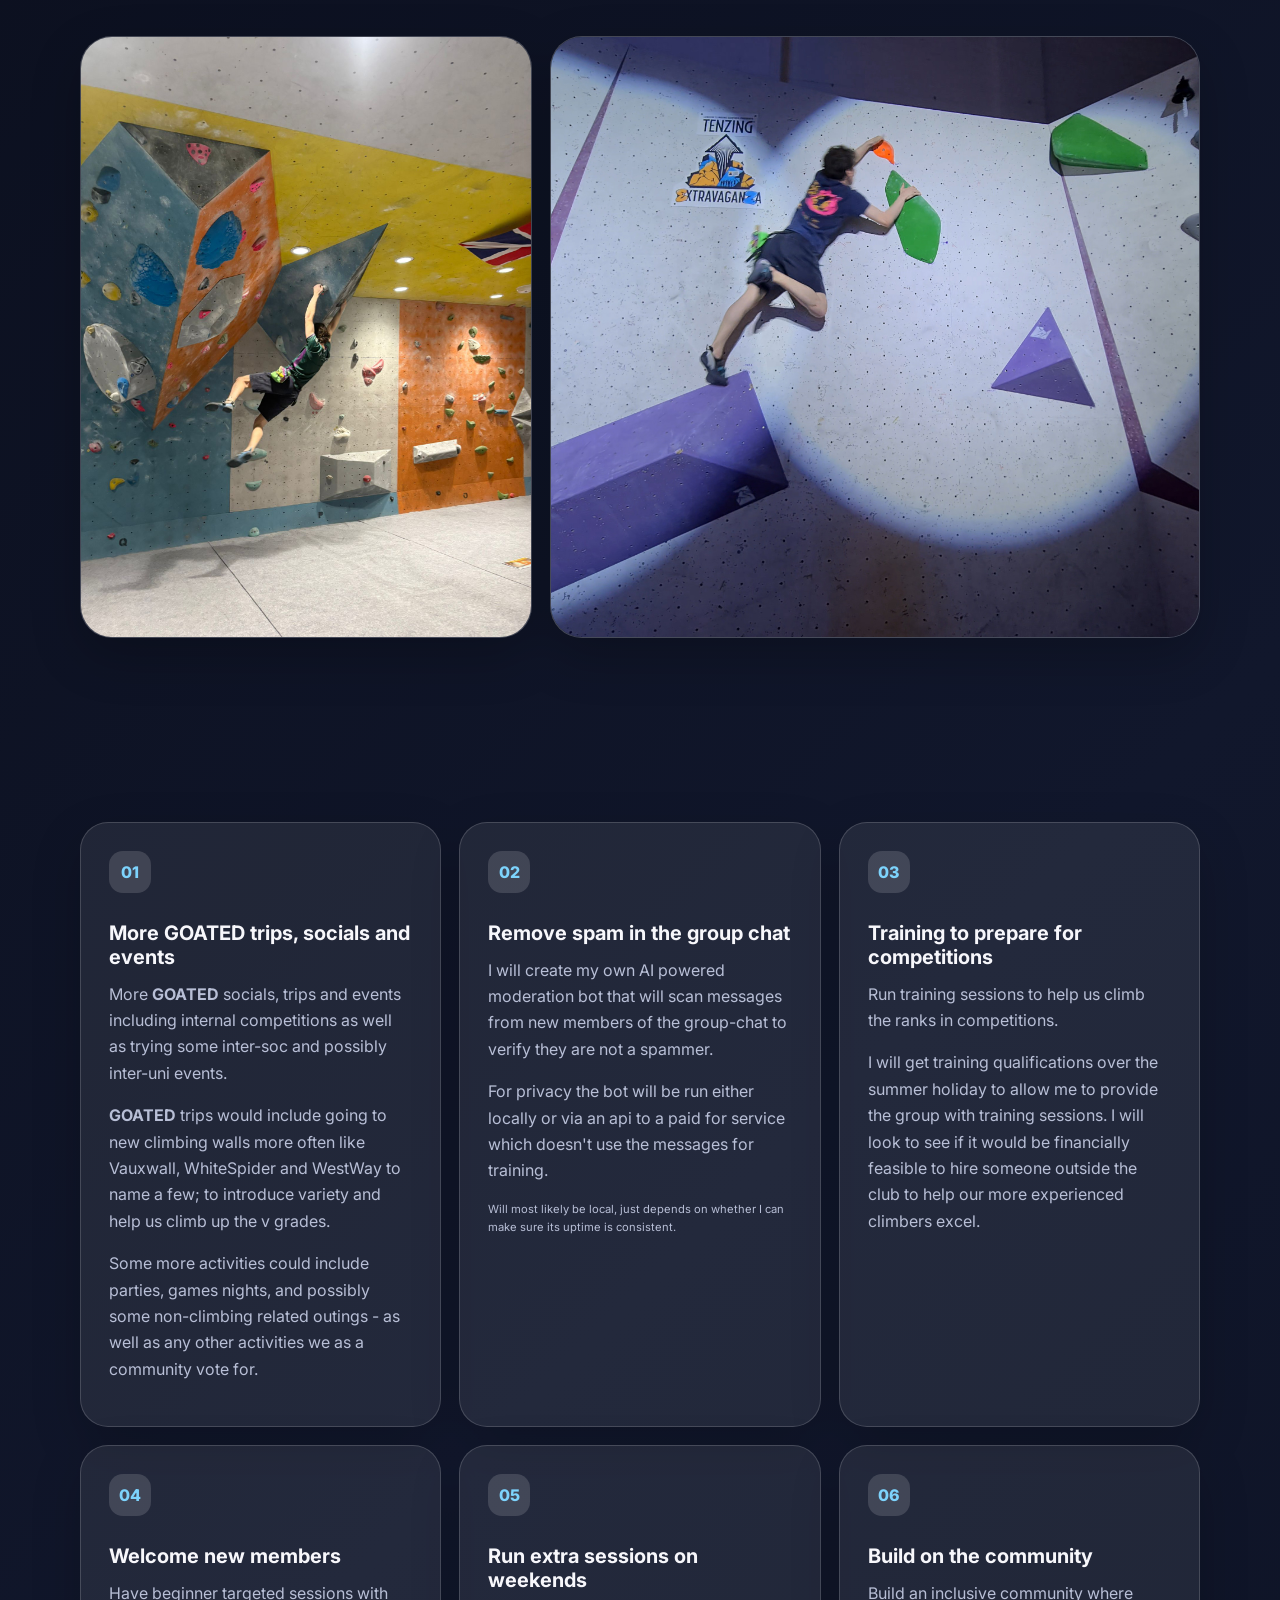
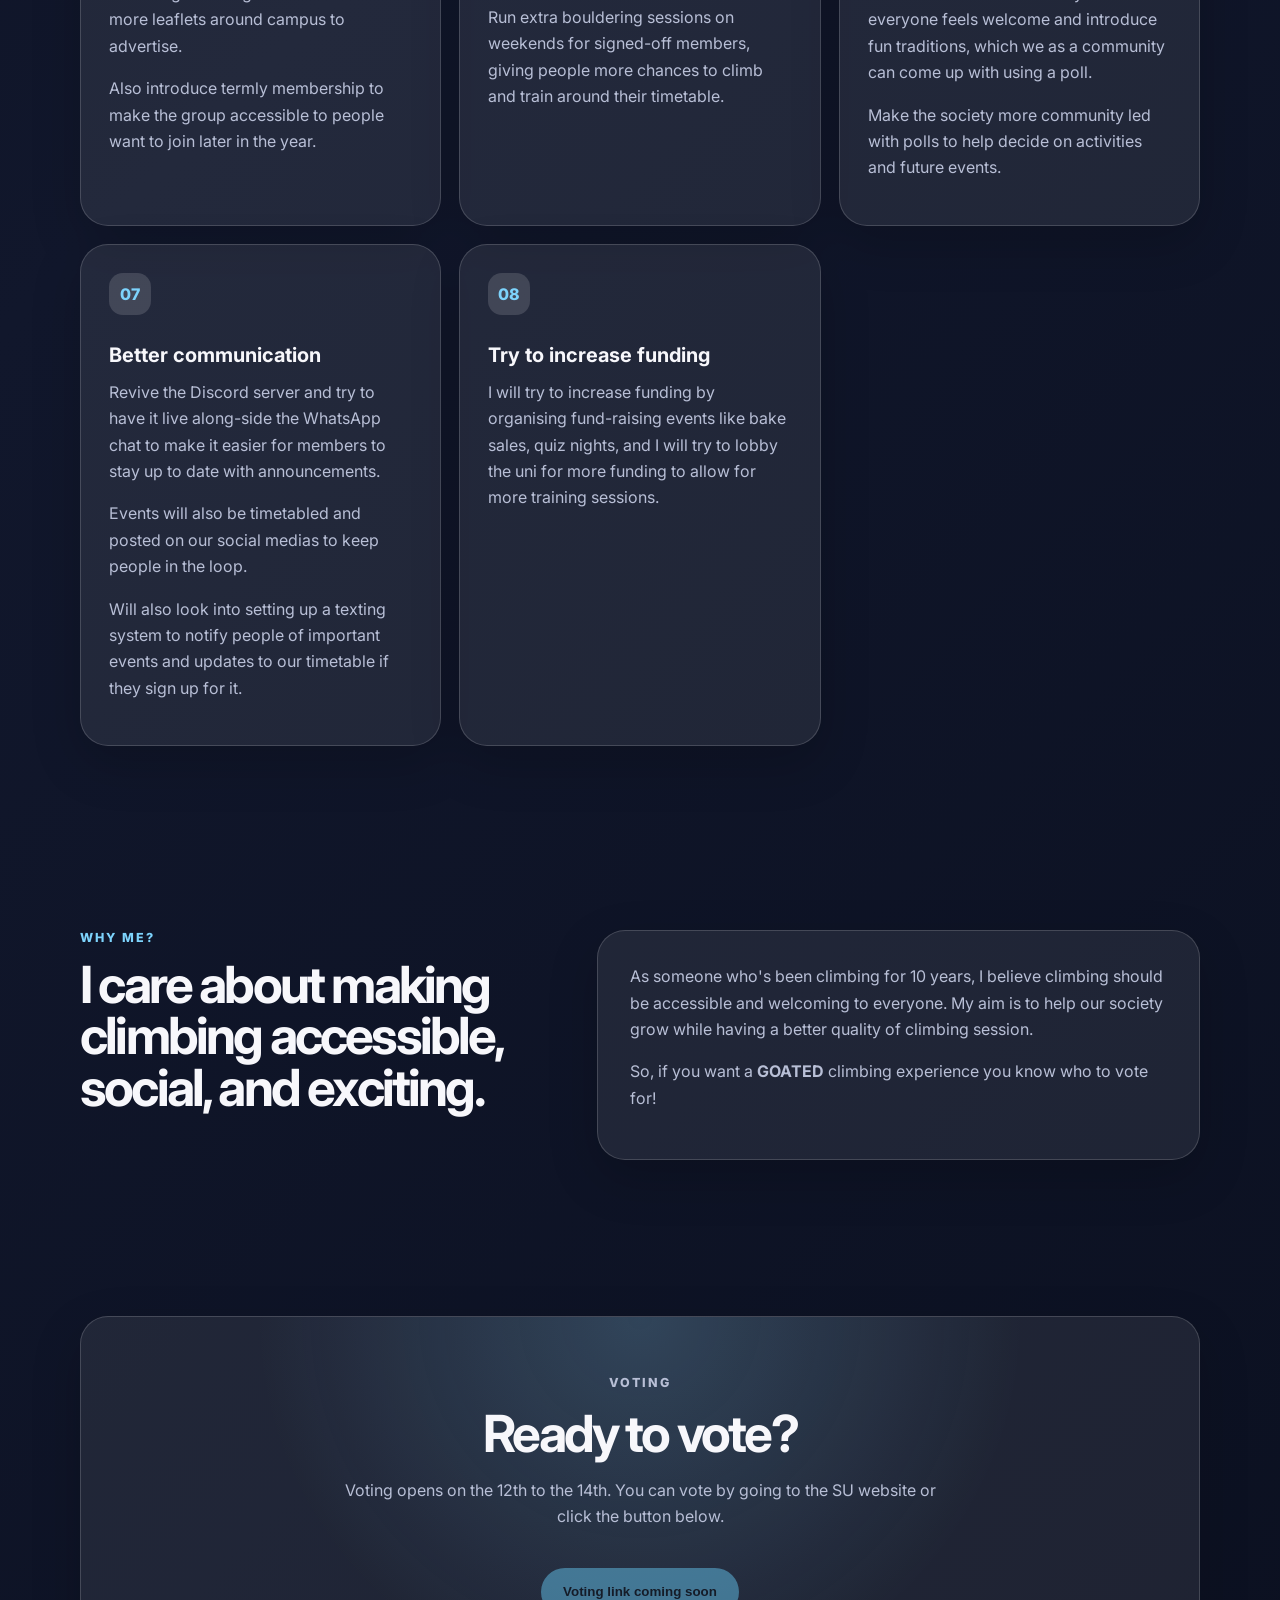
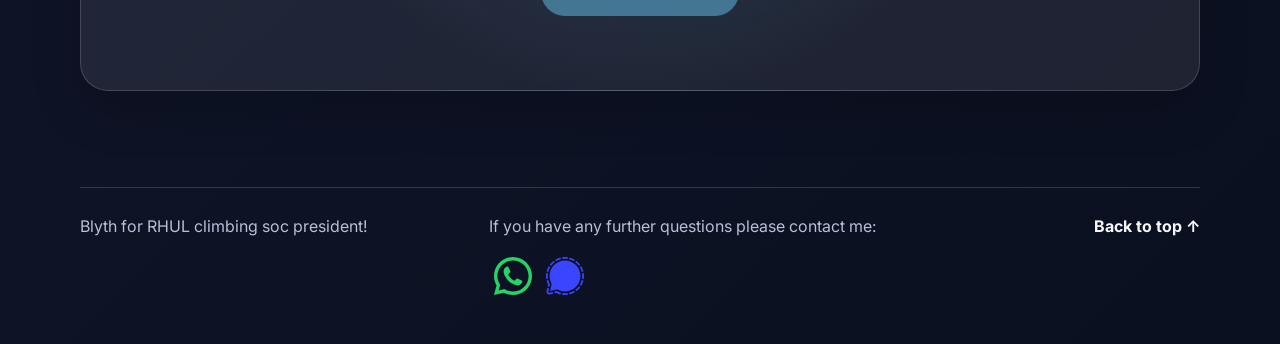
==== commit 2de3561b: "voting area revealed" ====
--- a/index.html
+++ b/index.html
@@ -241,8 +241,8 @@
     <p class="eyebrow">Voting</p>
     <h2>Ready to vote?</h2>
     <p>
-      Once elections open you can go to the SU website to vote for me, or click on the button
-      below to take you there.
+      Voting opens on the 12th to the 14th. You can vote by going to the SU website or click the
+      button below.
     </p>
 
     <button id="voteButton" class="button vote-button" disabled>
--- a/css/styles.css
+++ b/css/styles.css
@@ -283,10 +283,10 @@
   line-height: 1.65;
 }
 
-.vote {
-  display: none;
-  visibility: hidden;
-}
+/*.vote {*/
+/*  display: none;*/
+/*  visibility: hidden;*/
+/*}*/
 
 .split {
   display: grid;
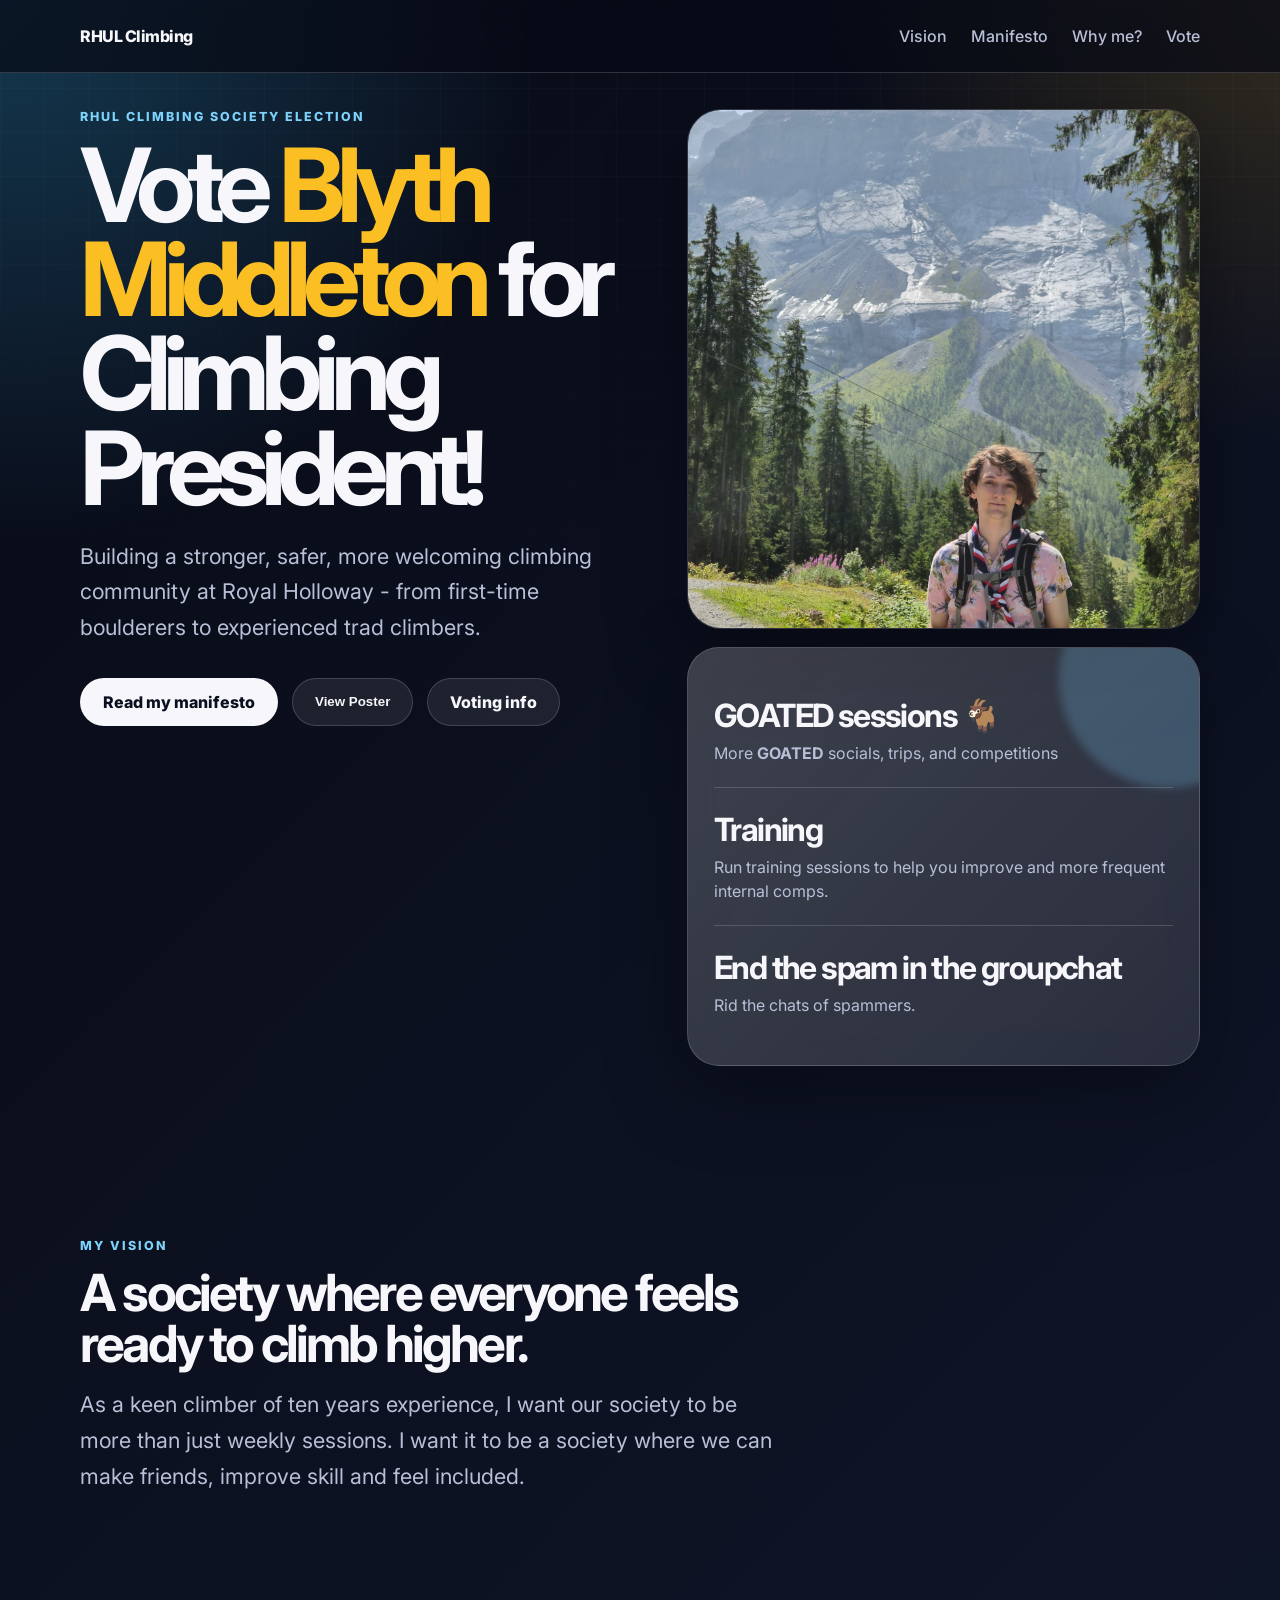
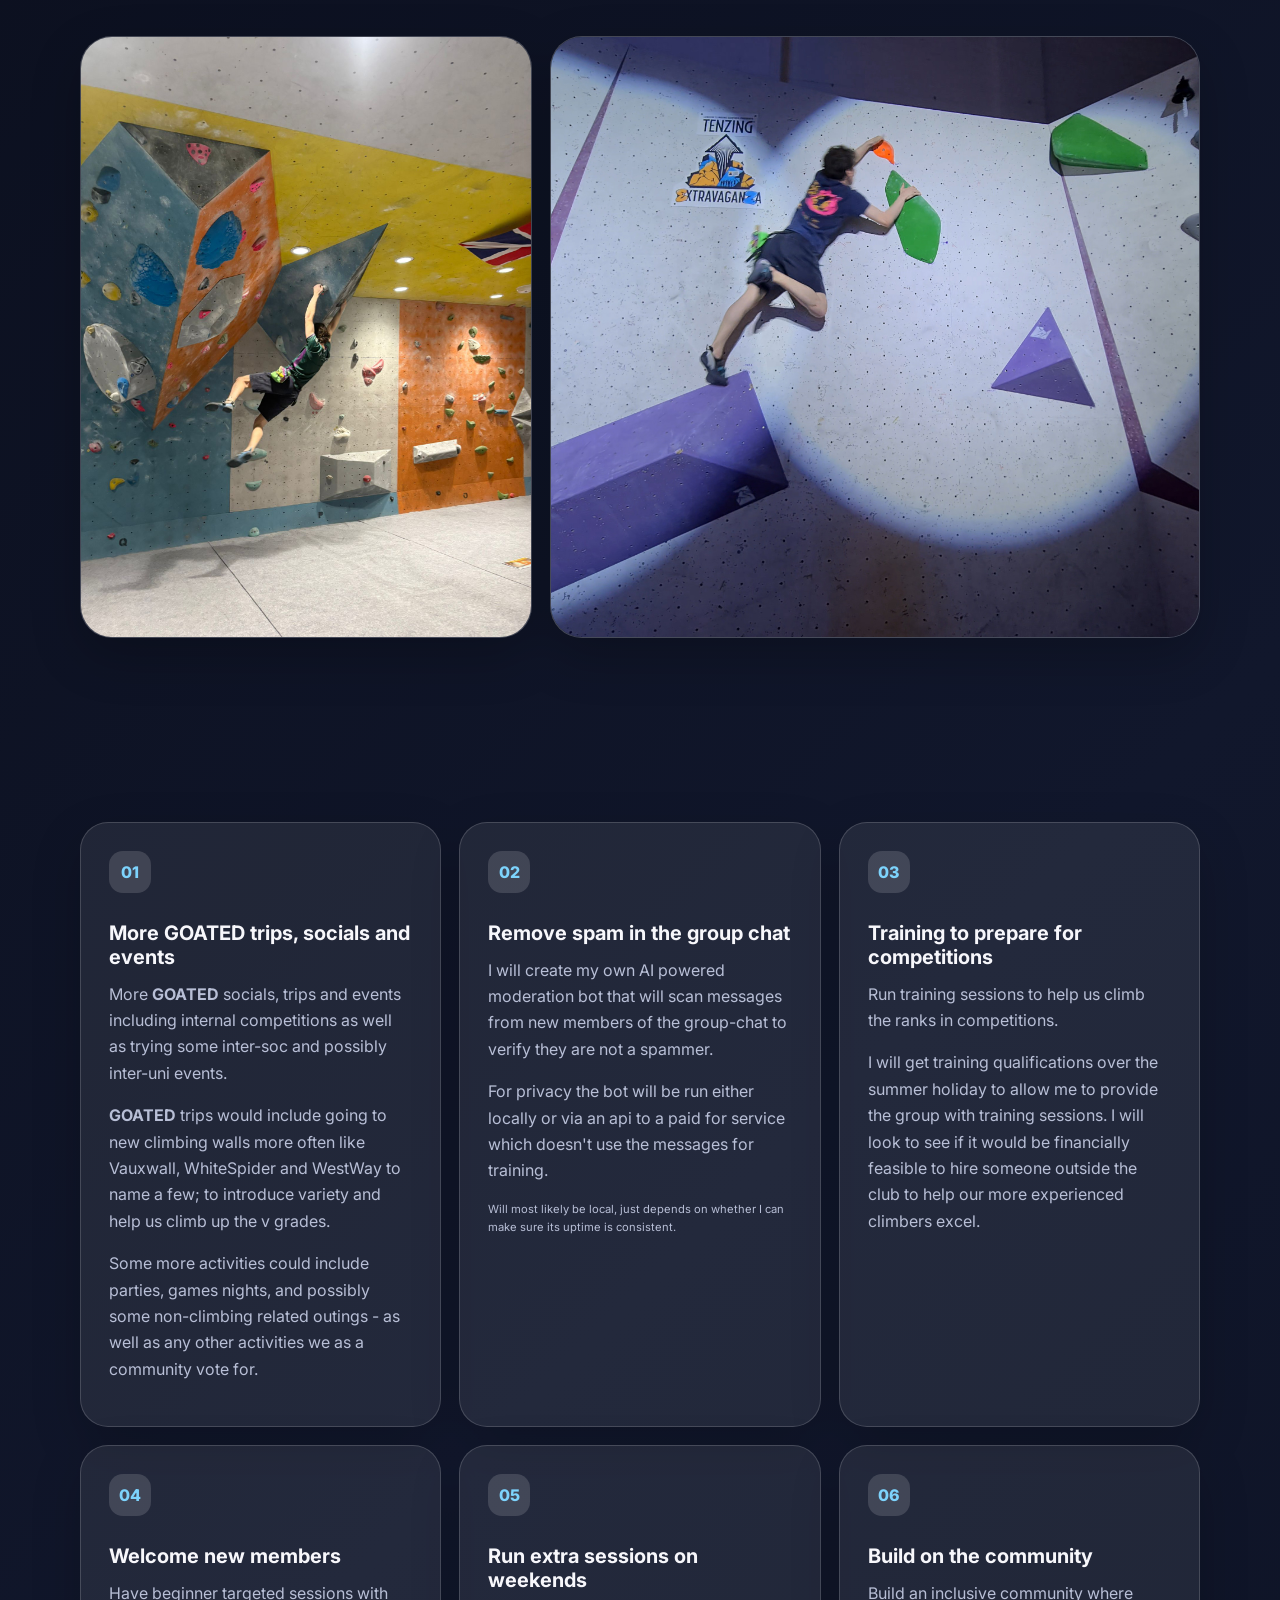
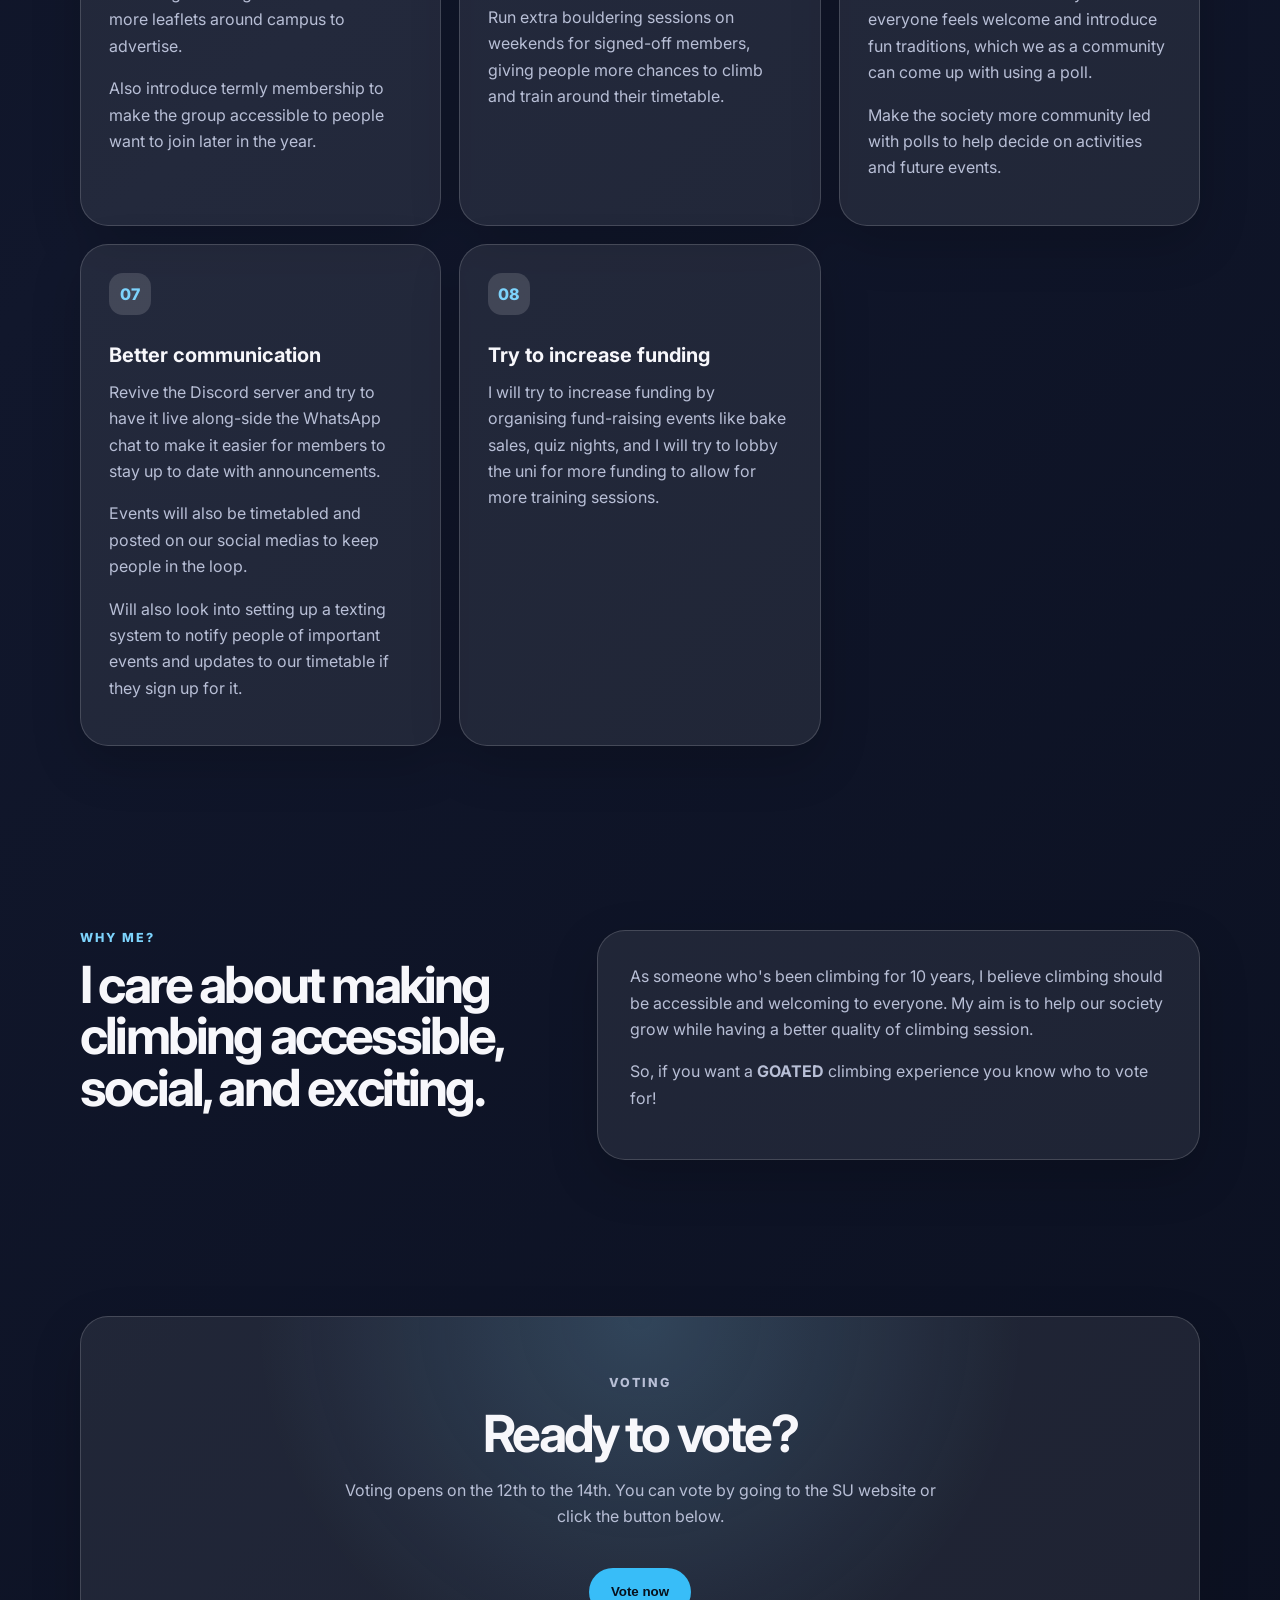
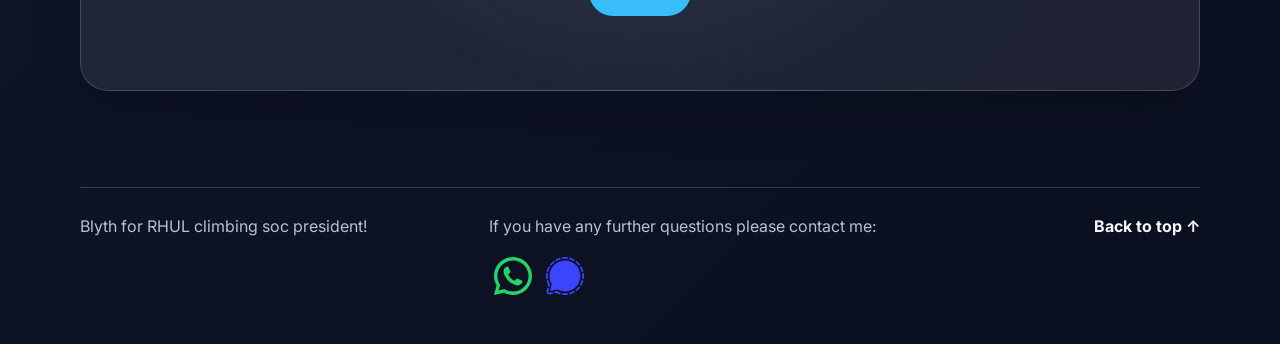
==== commit 1b95be75: "enabled voting button" ====
--- a/index.html
+++ b/index.html
@@ -245,8 +245,8 @@
       button below.
     </p>
 
-    <button id="voteButton" class="button vote-button" disabled>
-      Voting link coming soon
+    <button id="voteButton" class="button vote-button">
+      Go to SU website
     </button>
 
     <p class="small-note"></p>
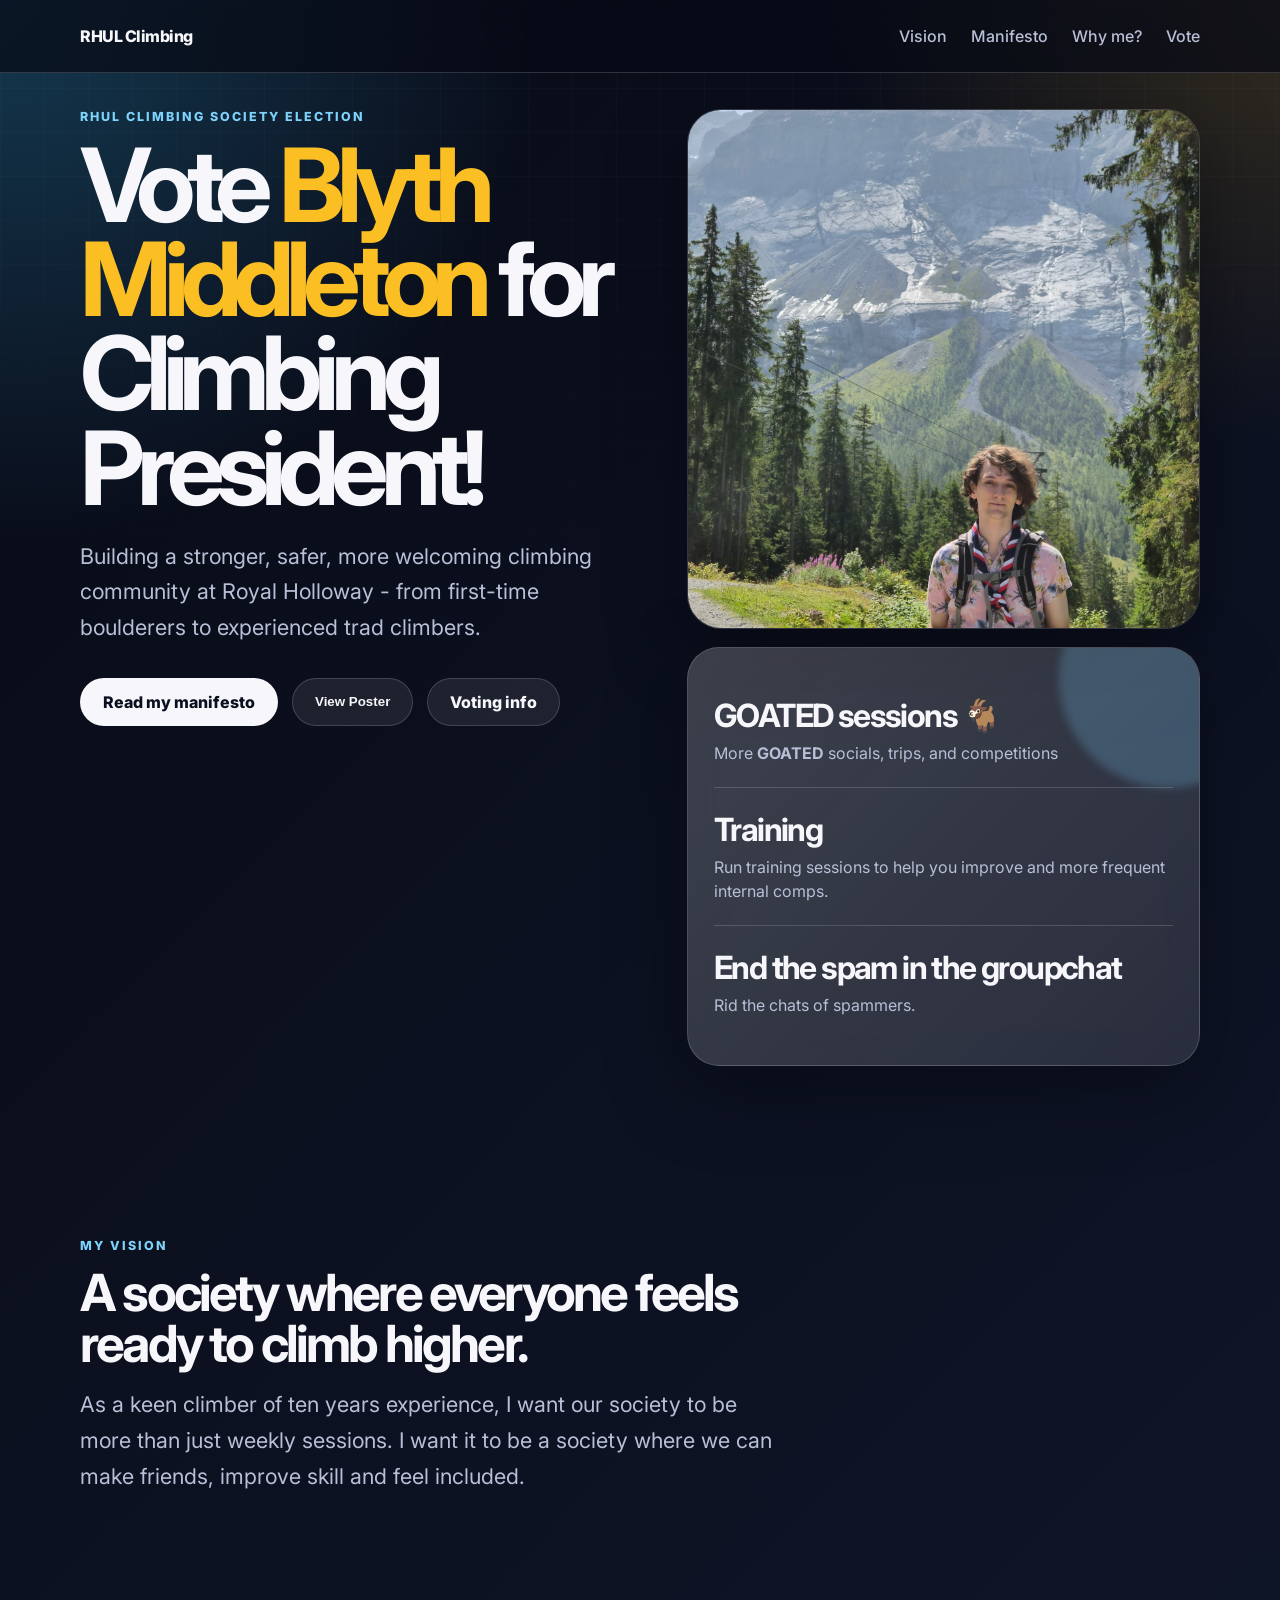
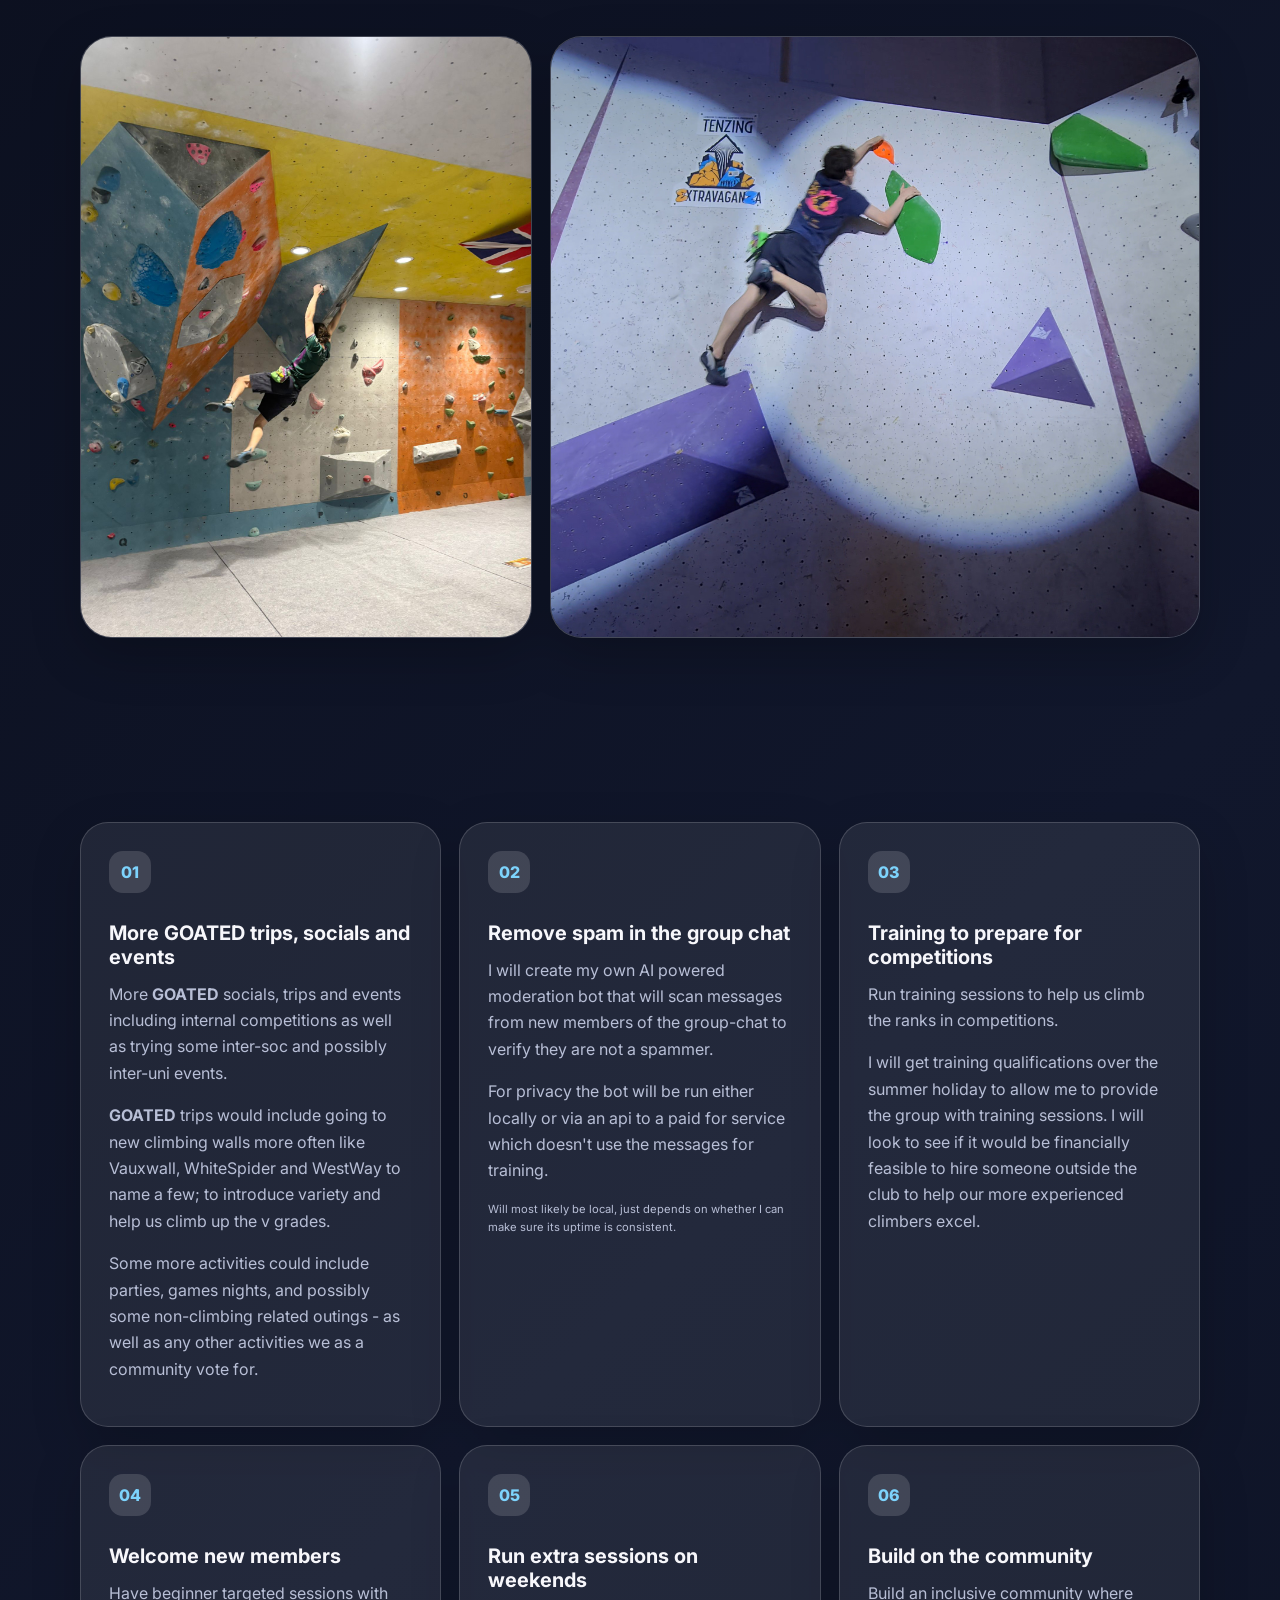
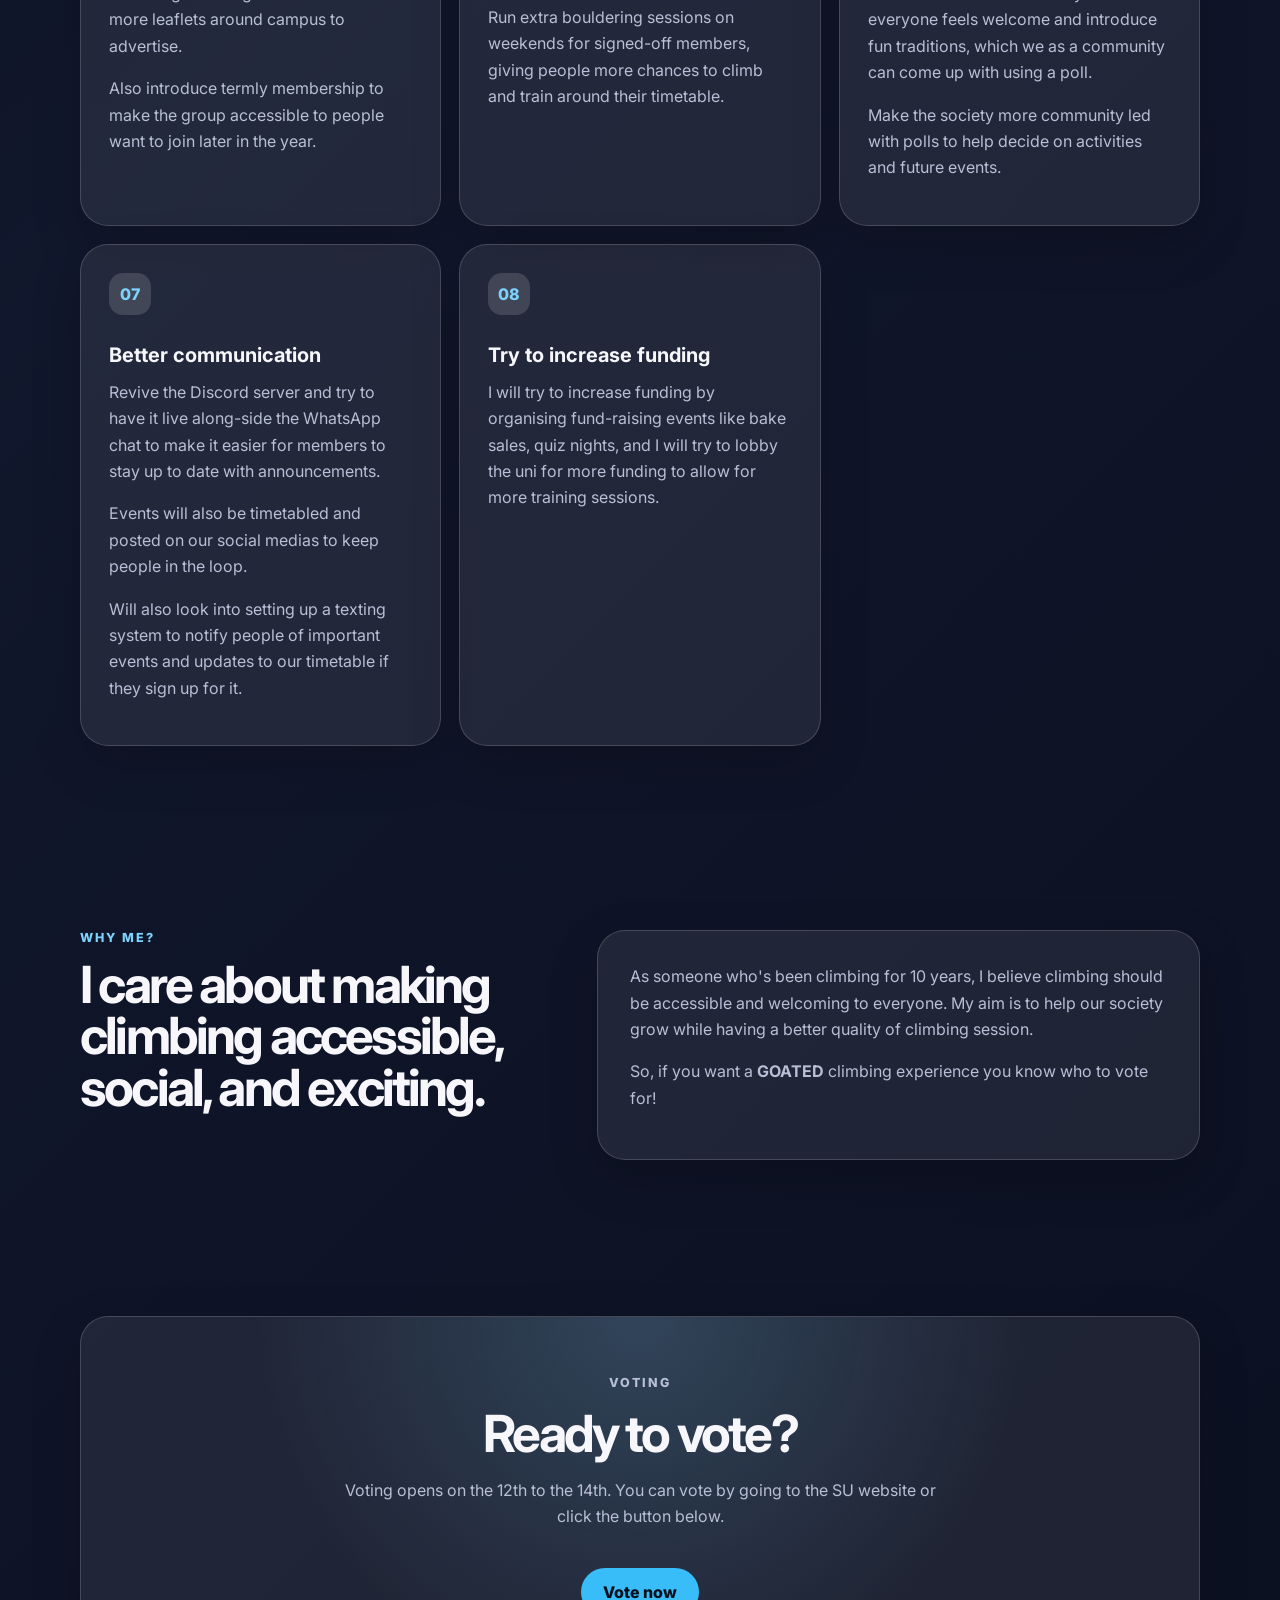
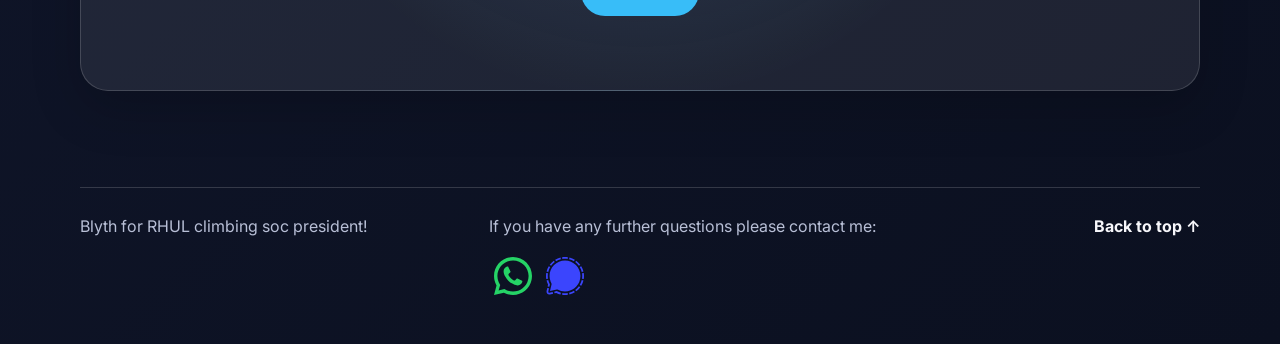
==== commit 8d052aba: "Udpated vote link" ====
--- a/index.html
+++ b/index.html
@@ -245,9 +245,7 @@
       button below.
     </p>
 
-    <button id="voteButton" class="button vote-button">
-      Go to SU website
-    </button>
+    <a href="https://www.su.rhul.ac.uk/elections/ballot/220/19826/" class="button vote-button">Vote now</a>
 
     <p class="small-note"></p>
   </section>
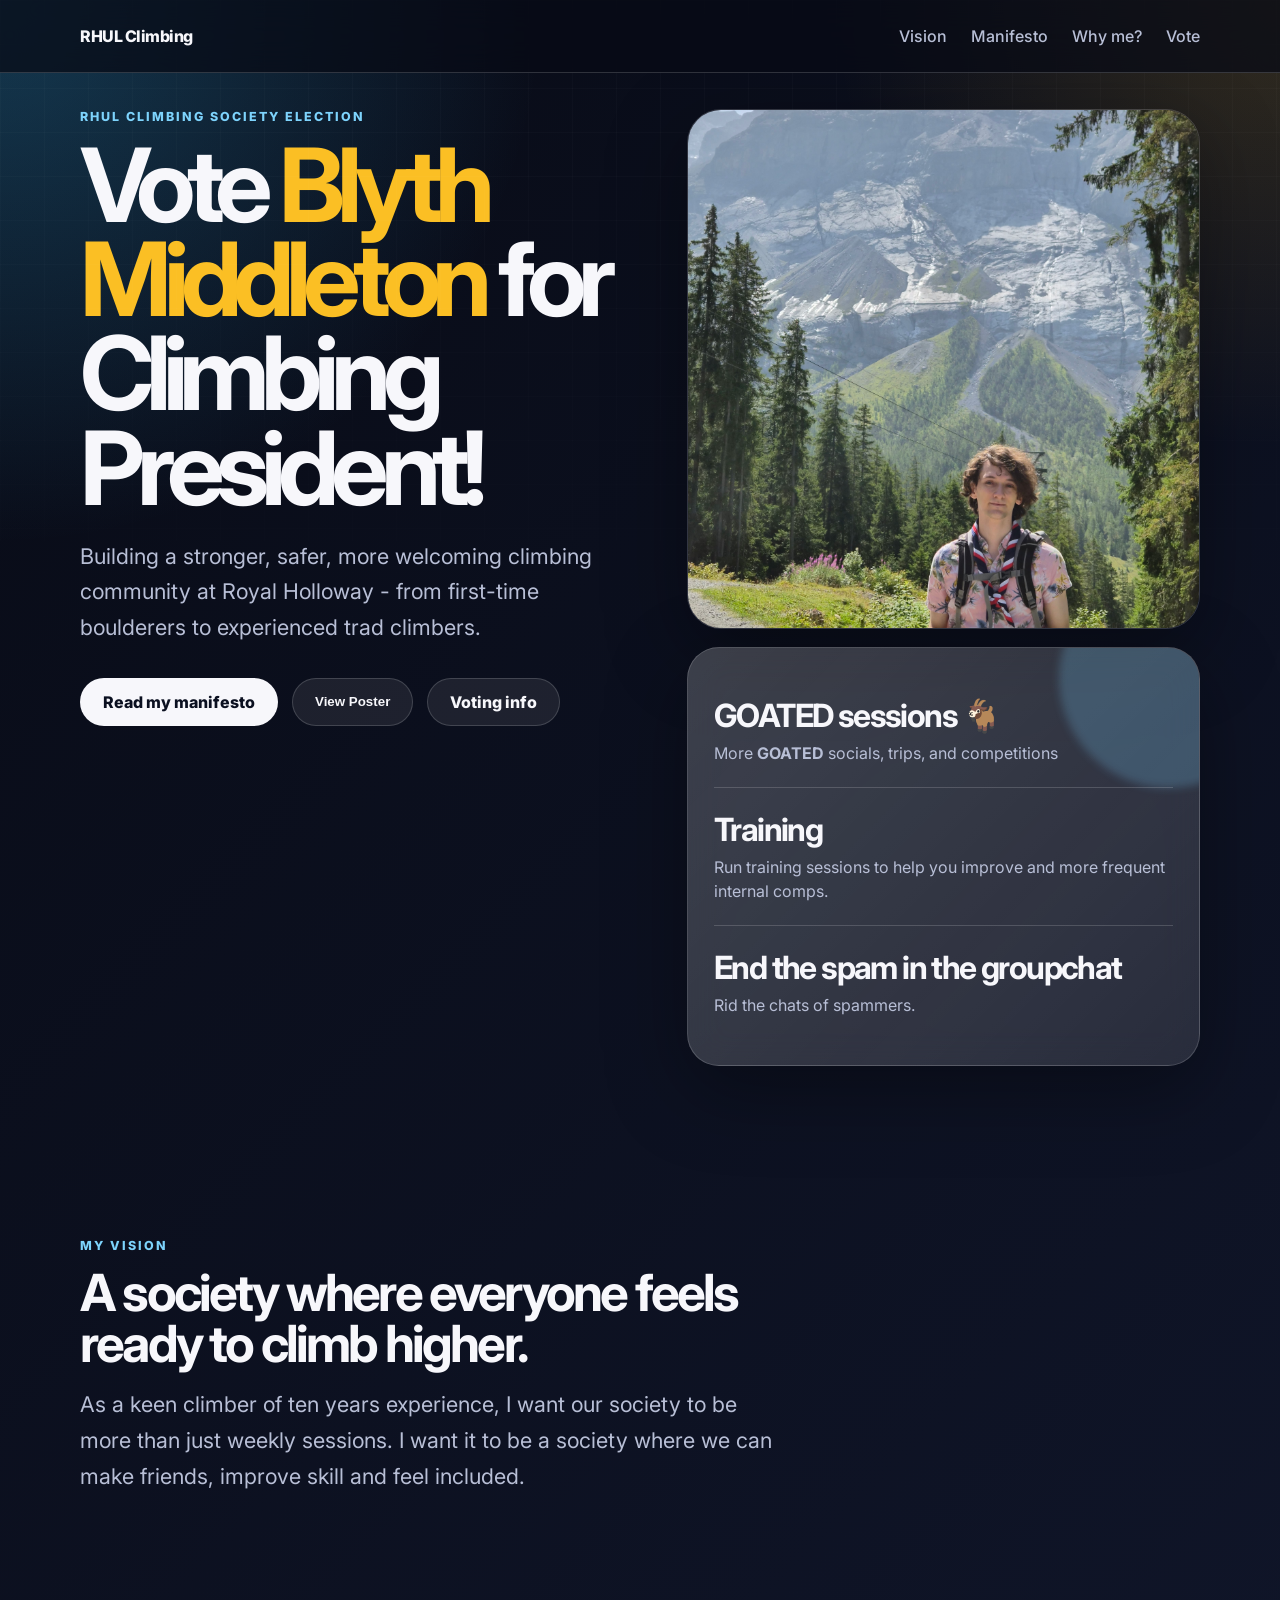
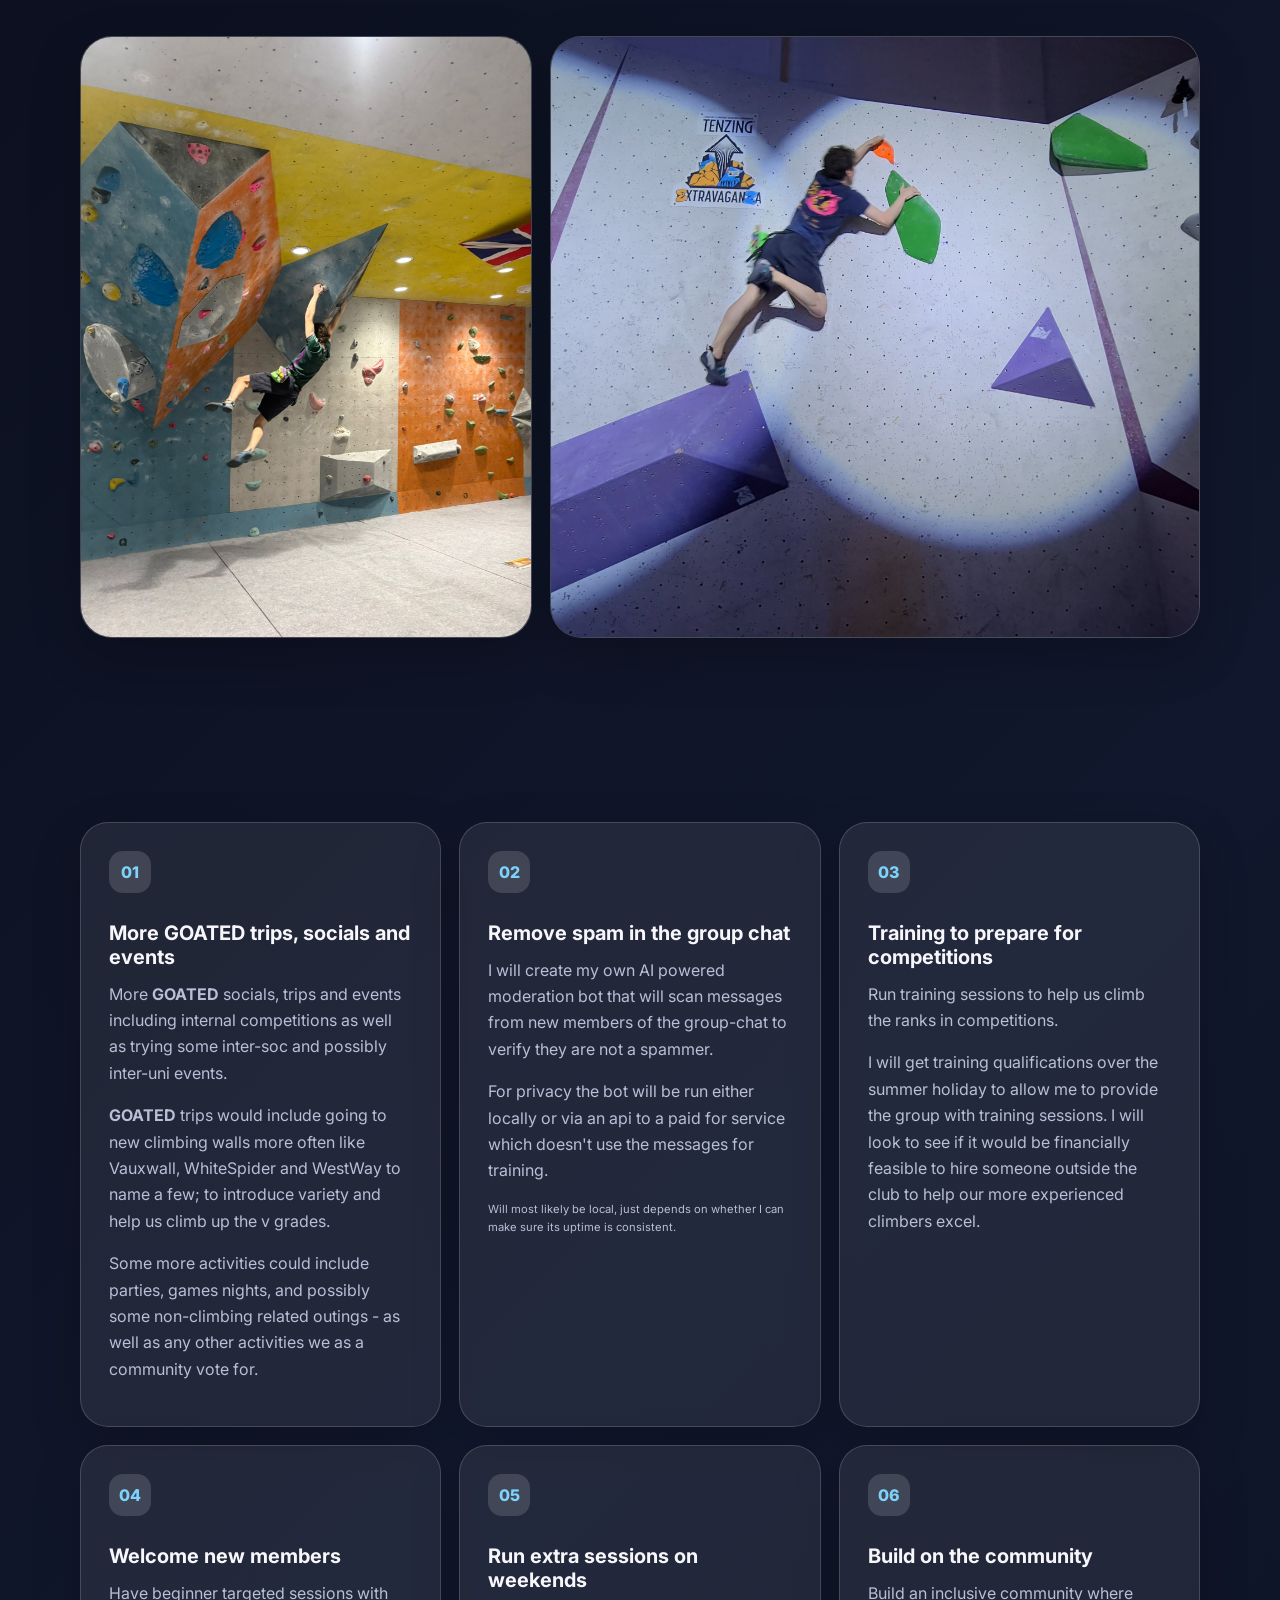
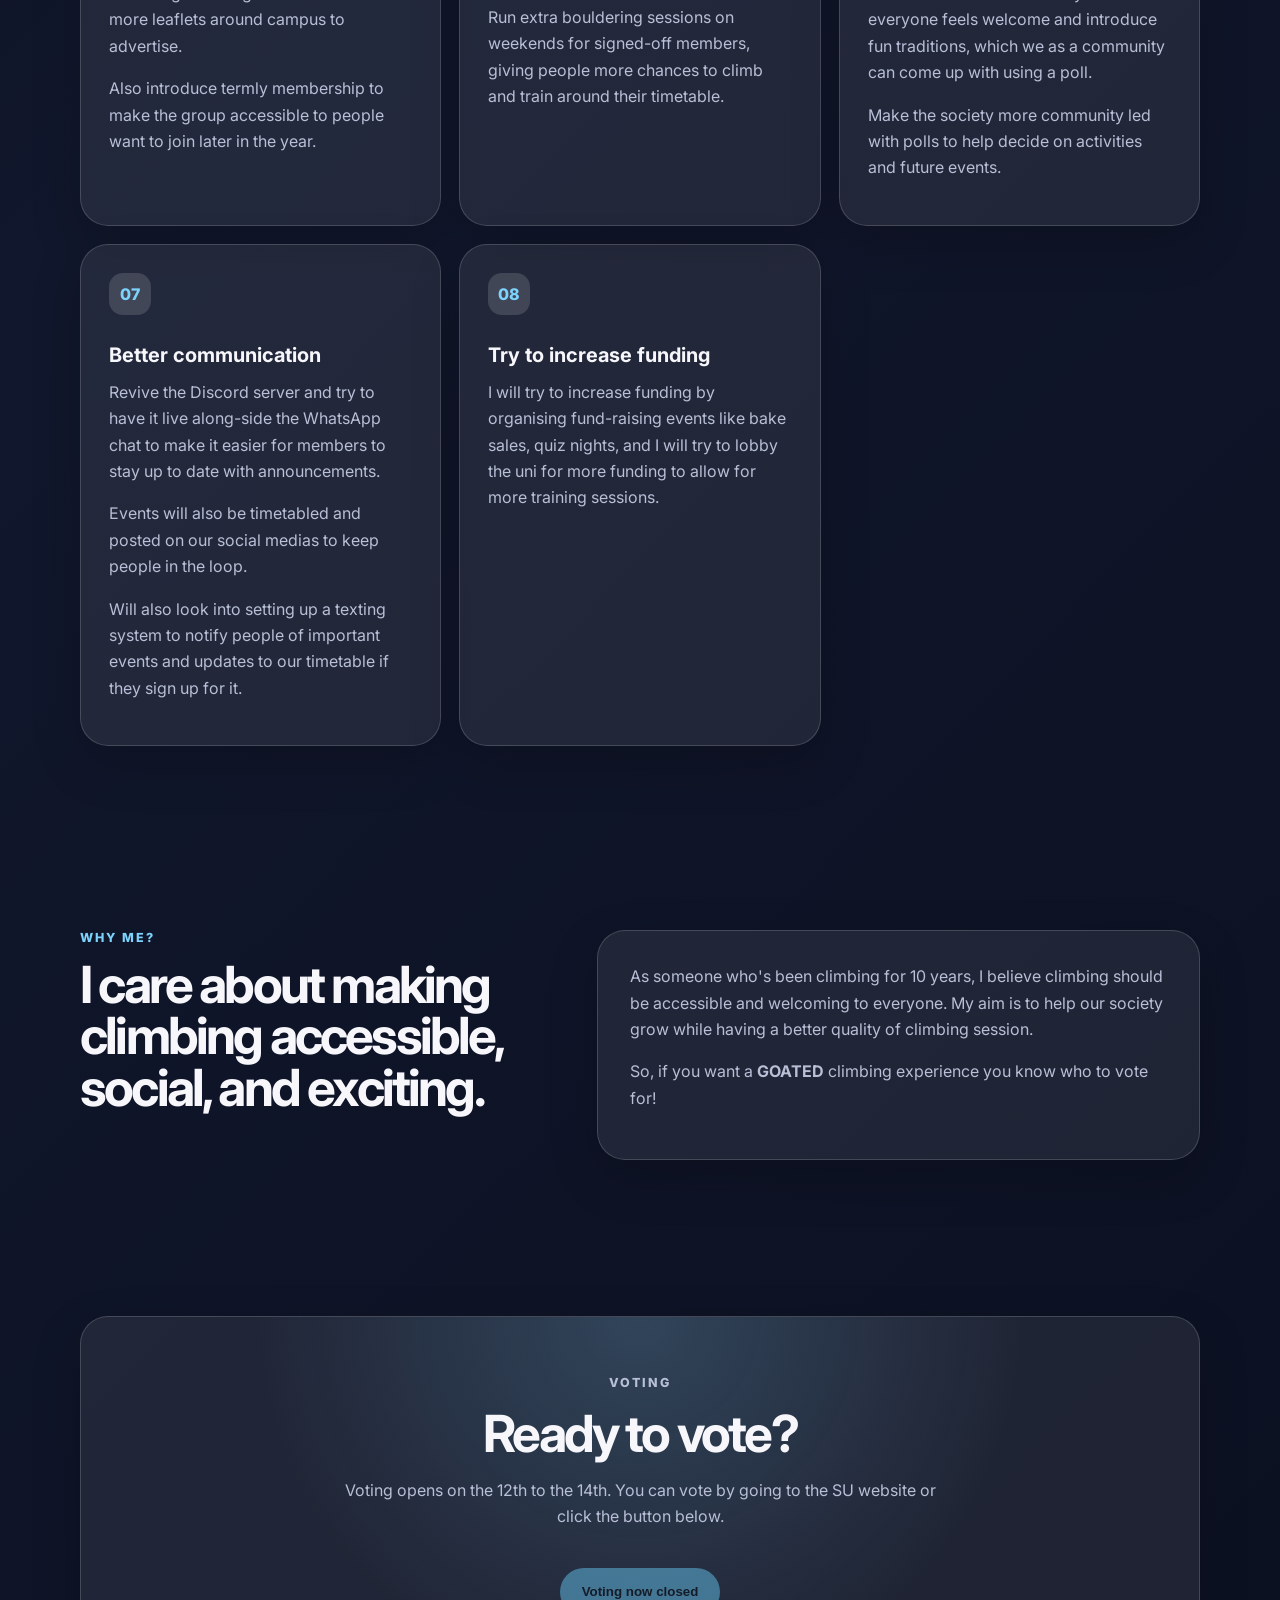
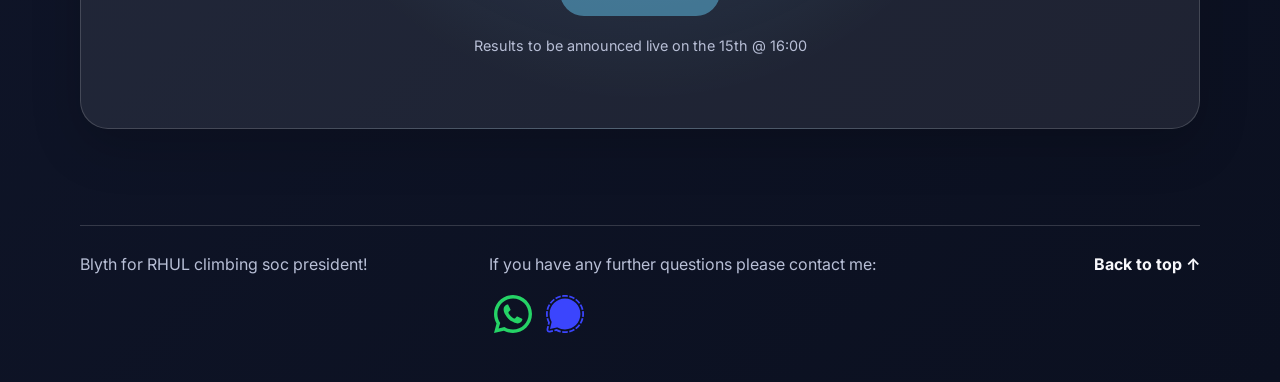
==== commit 3b8e80fa: "Updated voting info" ====
--- a/index.html
+++ b/index.html
@@ -245,9 +245,9 @@
       button below.
     </p>
 
-    <a href="https://www.su.rhul.ac.uk/elections/ballot/220/19826/" class="button vote-button">Vote now</a>
-
-    <p class="small-note"></p>
+    <button disabled href="https://www.su.rhul.ac.uk/elections/ballot/220/19826/" class="button vote-button">Voting now closed</button>
+
+    <p class="small-note">Results to be announced live on the 15th @ 16:00</p>
   </section>
 </main>
 
